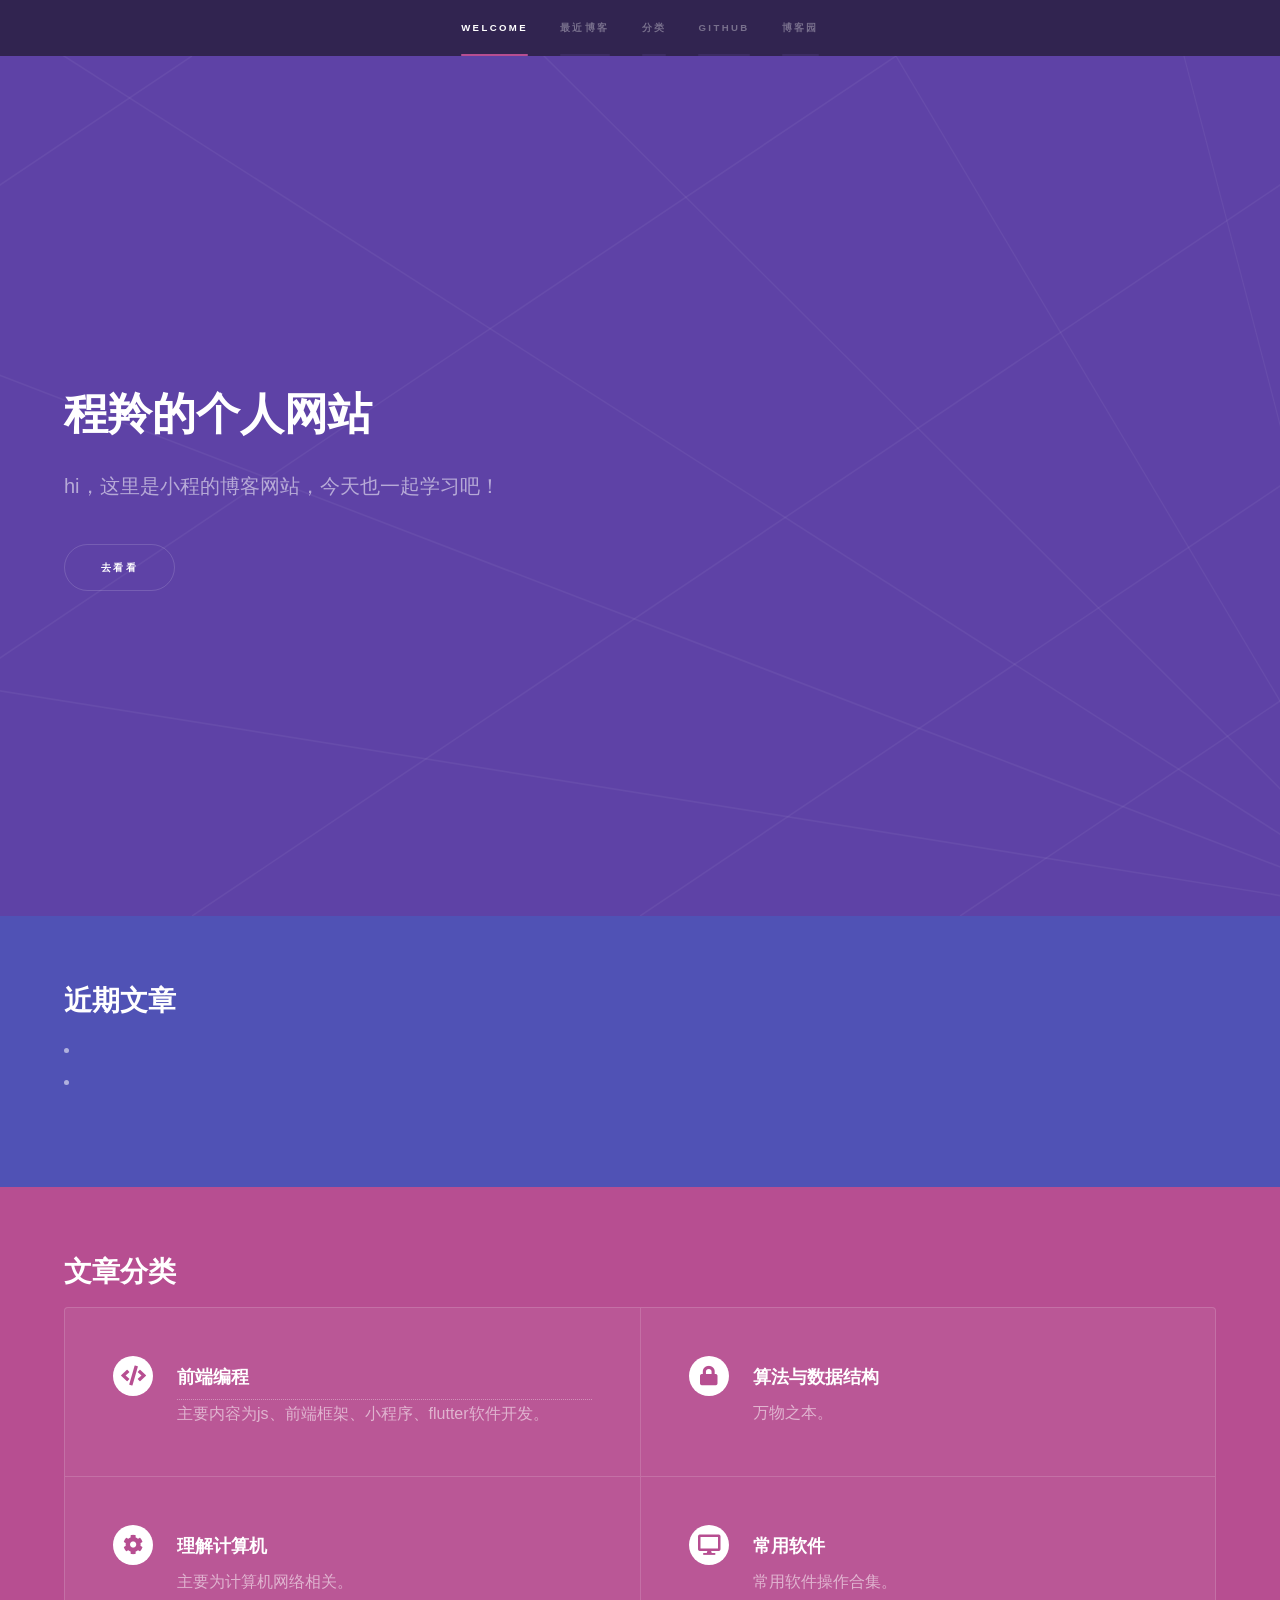
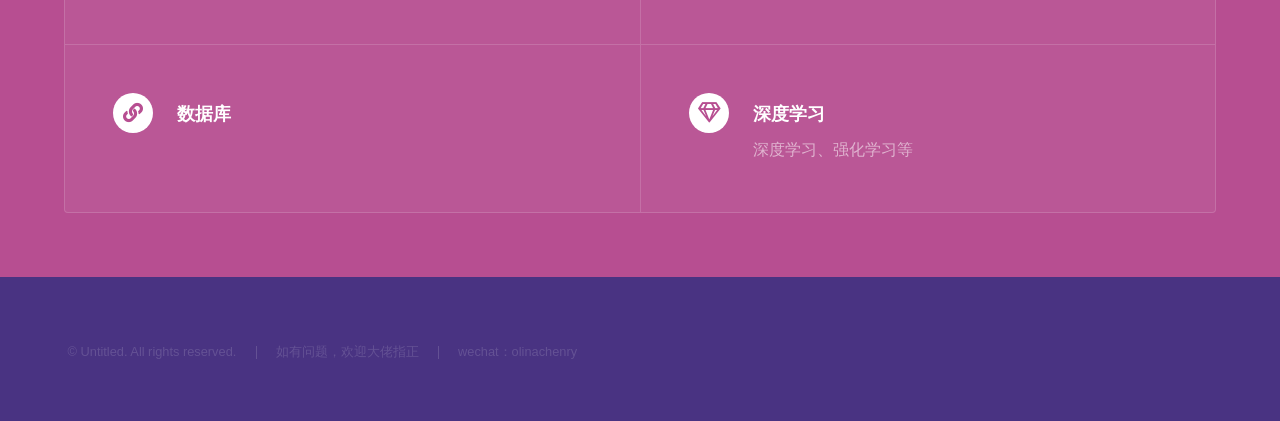
==== index.html @ fba58195 "update" ====
<!DOCTYPE HTML>
<!--
	Hyperspace by HTML5 UP
	html5up.net | @ajlkn
	Free for personal and commercial use under the CCA 3.0 license (html5up.net/license)
-->
<html>
	<head>
		<title>程羚的网站</title>
		<meta charset="utf-8" />
		<meta name="viewport" content="width=device-width, initial-scale=1, user-scalable=no" />
		<link rel="stylesheet" href="assets/css/main.css" />
		<noscript><link rel="stylesheet" href="assets/css/noscript.css" /></noscript>
	</head>
	<body class="is-preload">

		<!-- Sidebar -->
			<section id="sidebar">
				<div class="inner">
					<nav>
						<ul>
							<li><a href="#intro">Welcome</a></li>
							<li><a href="#one">最近博客</a></li>
							<li><a href="#two">分类</a></li>
							<li><a href="https://github.com/chengling0824" target="_blank" >GitHub</a></li>
							<li><a href="https://cnblogs.com/chengl062" target="_blank" >博客园</a></li>
						</ul>
					</nav>
				</div>
			</section>

		<!-- Wrapper -->
			<div id="wrapper">

				<!-- Intro -->
					<section id="intro" class="wrapper style1 fullscreen fade-up">
						<div class="inner">
							<h1>程羚的个人网站</h1>
							<p>hi，这里是小程的博客网站，今天也一起学习吧！</p>
							<ul class="actions">
								<li><a href="#one" class="button scrolly">去看看</a></li>
							</ul>
						</div>
					</section>

				<!-- One -->
					<section id="one" class="wrapper style2 spotlights">
						<div class="recent-post inner">
							<h2>近期文章</h2>
							<ul id="recentPostBox">
								<!-- <li class="module-list-item">
									<span>2020年02月18日</span>
									<a href="generic.html?url="+ >几种跨平台解决方案：React Native、Kotlin、Flutter、Swift</a>
								</li> -->
							</ul>
							<!-- <ul class="actions">
								<li><a href="recentPost.html" class="button" target="_blank">更多文章</a></li>
							</ul> -->
						</div>
						<div style="height: 20pt"></div>

					</section>

				<!-- Two -->
					<section id="two" class="wrapper style3 fade-up">
						<div class="inner">
							<h2>文章分类</h2>
							<!-- <p>Phasellus convallis elit id ullamcorper pulvinar. Duis aliquam turpis mauris, eu ultricies erat malesuada quis. Aliquam dapibus, lacus eget hendrerit bibendum, urna est aliquam sem, sit amet imperdiet est velit quis lorem.</p> -->
							<div class="features">
								<section>
									<span class="icon solid major fa-code"></span>
									<a href="recentPost.html" style="display: block;">
										<h3>前端编程</h3>
									</a>
									<p>主要内容为js、前端框架、小程序、flutter软件开发。</p>
								</section>
								<section>
									<span class="icon solid major fa-lock"></span>
									<h3>算法与数据结构</h3>
									<p>万物之本。</p>
								</section>
								<section>
									<span class="icon solid major fa-cog"></span>
									<h3>理解计算机</h3>
									<p>主要为计算机网络相关。</p>
								</section>
								<section>
									<span class="icon solid major fa-desktop"></span>
									<h3>常用软件</h3>
									<p>常用软件操作合集。</p>
								</section>
								<section>
									<span class="icon solid major fa-link"></span>
									<h3>数据库</h3>
									<!-- <p>聊聊科技发展的那些事儿</p> -->
								</section>
								<section>
									<span class="icon major fa-gem"></span>
									<h3>深度学习</h3>
									<p>深度学习、强化学习等</p>
								</section>
							</div>
							<!-- <ul class="actions">
								<li><a href="generic.html" class="button">Learn more</a></li>
							</ul> -->
						</div>
					</section>

				

			</div>

		<!-- Footer -->
			<footer id="footer" class="wrapper style1-alt">
				<div class="inner">
					<ul class="menu">
						&nbsp;<li>&copy; Untitled. All rights reserved.</li><li>如有问题，欢迎大佬指正</li><li> wechat：olinachenry</li>
					</ul>
				</div>
			</footer>

		<!-- Scripts -->
			<script src="assets/js/jquery.min.js"></script>
			<script src="assets/js/jquery.scrollex.min.js"></script>
			<script src="assets/js/jquery.scrolly.min.js"></script>
			<script src="assets/js/browser.min.js"></script>
			<script src="assets/js/breakpoints.min.js"></script>
			<script src="assets/js/util.js"></script>
			<script src="assets/js/main.js"></script>
			<script src="assets/json/recentPost.json"></script>
			<script>
				// 获取最近发布文章的路径并渲染
				$.ajax({
					type:"get", 
					url: "assets/json/recentPost.json", 
					dataType:"json",
					success:function(datas) {
						var recentPostBox = document.getElementById("recentPostBox");
						for(var i=0;i<datas.length;i++){
							var articleUrl = datas[i];
							var arr = articleUrl.split("/");
							recentPostBox.innerHTML += "<li class='module-list-item'><a href='generic.html?"+articleUrl+">"+arr[2]+"</a></li>";
							console.log(i,datas[i],arr[2]);
						}
					},
					error:function() {
						alert("文章请求失败");
					}
				});
			</script>

	</body>
</html>
---- assets/css/main.css ----
@import url(fontawesome-all.min.css);

/*
	Hyperspace by HTML5 UP
	html5up.net | @ajlkn
	Free for personal and commercial use under the CCA 3.0 license (html5up.net/license)
*/

html, body, div, span, applet, object,
iframe, h1, h2, h3, h4, h5, h6, p, blockquote,
pre, a, abbr, acronym, address, big, cite,
code, del, dfn, em, img, ins, kbd, q, s, samp,
small, strike, strong, sub, sup, tt, var, b,
u, i, center, dl, dt, dd, ol, ul, li, fieldset,
form, label, legend, table, caption, tbody,
tfoot, thead, tr, th, td, article, aside,
canvas, details, embed, figure, figcaption,
footer, header, hgroup, menu, nav, output, ruby,
section, summary, time, mark, audio, video {
	margin: 0;
	padding: 0;
	border: 0;
	font-size: 100%;
	font: inherit;
	vertical-align: baseline;}

article, aside, details, figcaption, figure,
footer, header, hgroup, menu, nav, section {
	display: block;}

body {
	line-height: 1;
}

ol, ul {
	list-style: none;
}

blockquote, q {
	quotes: none;
}

	blockquote:before, blockquote:after, q:before, q:after {
		content: '';
		content: none;
	}

table {
	border-collapse: collapse;
	border-spacing: 0;
}

body {
	-webkit-text-size-adjust: none;
}

mark {
	background-color: transparent;
	color: inherit;
}

input::-moz-focus-inner {
	border: 0;
	padding: 0;
}

input, select, textarea {
	-moz-appearance: none;
	-webkit-appearance: none;
	-ms-appearance: none;
	appearance: none;
}

/* Basic */

	@-ms-viewport {
		width: device-width;
	}

	body {
		-ms-overflow-style: scrollbar;
	}

	@media screen and (max-width: 480px) {

		html, body {
			min-width: 320px;
		}

	}

	html {
		box-sizing: border-box;
	}

	*, *:before, *:after {
		box-sizing: inherit;
	}

	body {
		background: #312450;
	}

		body.is-preload *, body.is-preload *:before, body.is-preload *:after {
			-moz-animation: none !important;
			-webkit-animation: none !important;
			-ms-animation: none !important;
			animation: none !important;
			-moz-transition: none !important;
			-webkit-transition: none !important;
			-ms-transition: none !important;
			transition: none !important;
		}

/* Type */

	body, input, select, textarea {
		color: rgba(255, 255, 255, 0.55);
		font-family: Arial, Helvetica, sans-serif;
		font-size: 16.5pt;
		font-weight: normal;
		line-height: 1.75;
	}

	.module-list-item{
		margin-top: 3pt;
	}

		@media screen and (max-width: 1680px) {

			body, input, select, textarea {
				font-size: 13pt;
			}

		}

		@media screen and (max-width: 1280px) {

			body, input, select, textarea {
				font-size: 12pt;
			}

		}

		@media screen and (max-width: 360px) {

			body, input, select, textarea {
				font-size: 11pt;
			}

		}

	a {
		-moz-transition: color 0.2s ease, border-bottom-color 0.2s ease;
		-webkit-transition: color 0.2s ease, border-bottom-color 0.2s ease;
		-ms-transition: color 0.2s ease, border-bottom-color 0.2s ease;
		transition: color 0.2s ease, border-bottom-color 0.2s ease;
		border-bottom: dotted 1px rgba(255, 255, 255, 0.35);
		color: inherit;
		text-decoration: none;
	}

		a:hover {
			border-bottom-color: transparent;
			color: #ffffff;
		}

	strong, b {
		color: #ffffff;
		font-weight: bold;
	}

	em, i {
		font-style: italic;
	}

	p {
		margin: 0 0 2em 0;
	}

	h1, h2, h3, h4, h5, h6 {
		color: #ffffff;
		font-weight: bold;
		line-height: 1.5;
		margin: 0 0 0.5em 0;
	}

		h1 a, h2 a, h3 a, h4 a, h5 a, h6 a {
			color: inherit;
			text-decoration: none;
		}

	h1 {
		font-size: 2.75em;
	}

		h1.major {
			margin: 0 0 1.3em 0;
			position: relative;
			padding-bottom: 0.35em;
		}

			h1.major:after {
				background-image: -moz-linear-gradient(to right, #5e42a6, #b74e91);
				background-image: -webkit-linear-gradient(to right, #5e42a6, #b74e91);
				background-image: -ms-linear-gradient(to right, #5e42a6, #b74e91);
				background-image: linear-gradient(to right, #5e42a6, #b74e91);
				-moz-transition: max-width 0.2s ease;
				-webkit-transition: max-width 0.2s ease;
				-ms-transition: max-width 0.2s ease;
				transition: max-width 0.2s ease;
				border-radius: 0.2em;
				bottom: 0;
				content: '';
				height: 0.05em;
				position: absolute;
				right: 0;
				width: 100%;
			}

	h2 {
		font-size: 1.75em;
	}

	h3 {
		font-size: 1.1em;
	}

	h4 {
		font-size: 1em;
	}

	h5 {
		font-size: 0.8em;
	}

	h6 {
		font-size: 0.6em;
	}

	@media screen and (max-width: 736px) {

		h1 {
			font-size: 2em;
		}

		h2 {
			font-size: 1.25em;
		}

		h3 {
			font-size: 1em;
		}

		h4 {
			font-size: 0.8em;
		}

		h5 {
			font-size: 0.6em;
		}

		h6 {
			font-size: 0.6em;
		}

	}

	sub {
		font-size: 0.8em;
		position: relative;
		top: 0.5em;
	}

	sup {
		font-size: 0.8em;
		position: relative;
		top: -0.5em;
	}

	blockquote {
		border-left: solid 4px rgba(255, 255, 255, 0.15);
		font-style: italic;
		margin: 0 0 2em 0;
		padding: 0.5em 0 0.5em 2em;
	}

	code {
		background: rgba(255, 255, 255, 0.05);
		border-radius: 0.25em;
		border: solid 1px rgba(255, 255, 255, 0.15);
		font-family: "Courier New", monospace;
		font-size: 0.9em;
		margin: 0 0.25em;
		padding: 0.25em 0.65em;
	}

	pre {
		-webkit-overflow-scrolling: touch;
		font-family: "Courier New", monospace;
		font-size: 0.9em;
		margin: 0 0 2em 0;
	}

		pre code {
			display: block;
			line-height: 1.75em;
			padding: 1em 1.5em;
			overflow-x: auto;
		}

	hr {
		border: 0;
		border-bottom: solid 1px rgba(255, 255, 255, 0.15);
		margin: 2em 0;
	}

		hr.major {
			margin: 3em 0;
		}

	.align-left {
		text-align: left;
	}

	.align-center {
		text-align: center;
	}

	.align-right {
		text-align: right;
	}

/* Row */

	.row {
		display: flex;
		flex-wrap: wrap;
		box-sizing: border-box;
		align-items: stretch;
	}

		.row > * {
			box-sizing: border-box;
		}

		.row.gtr-uniform > * > :last-child {
			margin-bottom: 0;
		}

		.row.aln-left {
			justify-content: flex-start;
		}

		.row.aln-center {
			justify-content: center;
		}

		.row.aln-right {
			justify-content: flex-end;
		}

		.row.aln-top {
			align-items: flex-start;
		}

		.row.aln-middle {
			align-items: center;
		}

		.row.aln-bottom {
			align-items: flex-end;
		}

		.row > .imp {
			order: -1;
		}

		.row > .col-1 {
			width: 8.33333%;
		}

		.row > .off-1 {
			margin-left: 8.33333%;
		}

		.row > .col-2 {
			width: 16.66667%;
		}

		.row > .off-2 {
			margin-left: 16.66667%;
		}

		.row > .col-3 {
			width: 25%;
		}

		.row > .off-3 {
			margin-left: 25%;
		}

		.row > .col-4 {
			width: 33.33333%;
		}

		.row > .off-4 {
			margin-left: 33.33333%;
		}

		.row > .col-5 {
			width: 41.66667%;
		}

		.row > .off-5 {
			margin-left: 41.66667%;
		}

		.row > .col-6 {
			width: 50%;
		}

		.row > .off-6 {
			margin-left: 50%;
		}

		.row > .col-7 {
			width: 58.33333%;
		}

		.row > .off-7 {
			margin-left: 58.33333%;
		}

		.row > .col-8 {
			width: 66.66667%;
		}

		.row > .off-8 {
			margin-left: 66.66667%;
		}

		.row > .col-9 {
			width: 75%;
		}

		.row > .off-9 {
			margin-left: 75%;
		}

		.row > .col-10 {
			width: 83.33333%;
		}

		.row > .off-10 {
			margin-left: 83.33333%;
		}

		.row > .col-11 {
			width: 91.66667%;
		}

		.row > .off-11 {
			margin-left: 91.66667%;
		}

		.row > .col-12 {
			width: 100%;
		}

		.row > .off-12 {
			margin-left: 100%;
		}

		.row.gtr-0 {
			margin-top: 0;
			margin-left: 0em;
		}

			.row.gtr-0 > * {
				padding: 0 0 0 0em;
			}

			.row.gtr-0.gtr-uniform {
				margin-top: 0em;
			}

				.row.gtr-0.gtr-uniform > * {
					padding-top: 0em;
				}

		.row.gtr-25 {
			margin-top: 0;
			margin-left: -0.375em;
		}

			.row.gtr-25 > * {
				padding: 0 0 0 0.375em;
			}

			.row.gtr-25.gtr-uniform {
				margin-top: -0.375em;
			}

				.row.gtr-25.gtr-uniform > * {
					padding-top: 0.375em;
				}

		.row.gtr-50 {
			margin-top: 0;
			margin-left: -0.75em;
		}

			.row.gtr-50 > * {
				padding: 0 0 0 0.75em;
			}

			.row.gtr-50.gtr-uniform {
				margin-top: -0.75em;
			}

				.row.gtr-50.gtr-uniform > * {
					padding-top: 0.75em;
				}

		.row {
			margin-top: 0;
			margin-left: -1.5em;
		}

			.row > * {
				padding: 0 0 0 1.5em;
			}

			.row.gtr-uniform {
				margin-top: -1.5em;
			}

				.row.gtr-uniform > * {
					padding-top: 1.5em;
				}

		.row.gtr-150 {
			margin-top: 0;
			margin-left: -2.25em;
		}

			.row.gtr-150 > * {
				padding: 0 0 0 2.25em;
			}

			.row.gtr-150.gtr-uniform {
				margin-top: -2.25em;
			}

				.row.gtr-150.gtr-uniform > * {
					padding-top: 2.25em;
				}

		.row.gtr-200 {
			margin-top: 0;
			margin-left: -3em;
		}

			.row.gtr-200 > * {
				padding: 0 0 0 3em;
			}

			.row.gtr-200.gtr-uniform {
				margin-top: -3em;
			}

				.row.gtr-200.gtr-uniform > * {
					padding-top: 3em;
				}

		@media screen and (max-width: 1680px) {

			.row {
				display: flex;
				flex-wrap: wrap;
				box-sizing: border-box;
				align-items: stretch;
			}

				.row > * {
					box-sizing: border-box;
				}

				.row.gtr-uniform > * > :last-child {
					margin-bottom: 0;
				}

				.row.aln-left {
					justify-content: flex-start;
				}

				.row.aln-center {
					justify-content: center;
				}

				.row.aln-right {
					justify-content: flex-end;
				}

				.row.aln-top {
					align-items: flex-start;
				}

				.row.aln-middle {
					align-items: center;
				}

				.row.aln-bottom {
					align-items: flex-end;
				}

				.row > .imp-xlarge {
					order: -1;
				}

				.row > .col-1-xlarge {
					width: 8.33333%;
				}

				.row > .off-1-xlarge {
					margin-left: 8.33333%;
				}

				.row > .col-2-xlarge {
					width: 16.66667%;
				}

				.row > .off-2-xlarge {
					margin-left: 16.66667%;
				}

				.row > .col-3-xlarge {
					width: 25%;
				}

				.row > .off-3-xlarge {
					margin-left: 25%;
				}

				.row > .col-4-xlarge {
					width: 33.33333%;
				}

				.row > .off-4-xlarge {
					margin-left: 33.33333%;
				}

				.row > .col-5-xlarge {
					width: 41.66667%;
				}

				.row > .off-5-xlarge {
					margin-left: 41.66667%;
				}

				.row > .col-6-xlarge {
					width: 50%;
				}

				.row > .off-6-xlarge {
					margin-left: 50%;
				}

				.row > .col-7-xlarge {
					width: 58.33333%;
				}

				.row > .off-7-xlarge {
					margin-left: 58.33333%;
				}

				.row > .col-8-xlarge {
					width: 66.66667%;
				}

				.row > .off-8-xlarge {
					margin-left: 66.66667%;
				}

				.row > .col-9-xlarge {
					width: 75%;
				}

				.row > .off-9-xlarge {
					margin-left: 75%;
				}

				.row > .col-10-xlarge {
					width: 83.33333%;
				}

				.row > .off-10-xlarge {
					margin-left: 83.33333%;
				}

				.row > .col-11-xlarge {
					width: 91.66667%;
				}

				.row > .off-11-xlarge {
					margin-left: 91.66667%;
				}

				.row > .col-12-xlarge {
					width: 100%;
				}

				.row > .off-12-xlarge {
					margin-left: 100%;
				}

				.row.gtr-0 {
					margin-top: 0;
					margin-left: 0em;
				}

					.row.gtr-0 > * {
						padding: 0 0 0 0em;
					}

					.row.gtr-0.gtr-uniform {
						margin-top: 0em;
					}

						.row.gtr-0.gtr-uniform > * {
							padding-top: 0em;
						}

				.row.gtr-25 {
					margin-top: 0;
					margin-left: -0.375em;
				}

					.row.gtr-25 > * {
						padding: 0 0 0 0.375em;
					}

					.row.gtr-25.gtr-uniform {
						margin-top: -0.375em;
					}

						.row.gtr-25.gtr-uniform > * {
							padding-top: 0.375em;
						}

				.row.gtr-50 {
					margin-top: 0;
					margin-left: -0.75em;
				}

					.row.gtr-50 > * {
						padding: 0 0 0 0.75em;
					}

					.row.gtr-50.gtr-uniform {
						margin-top: -0.75em;
					}

						.row.gtr-50.gtr-uniform > * {
							padding-top: 0.75em;
						}

				.row {
					margin-top: 0;
					margin-left: -1.5em;
				}

					.row > * {
						padding: 0 0 0 1.5em;
					}

					.row.gtr-uniform {
						margin-top: -1.5em;
					}

						.row.gtr-uniform > * {
							padding-top: 1.5em;
						}

				.row.gtr-150 {
					margin-top: 0;
					margin-left: -2.25em;
				}

					.row.gtr-150 > * {
						padding: 0 0 0 2.25em;
					}

					.row.gtr-150.gtr-uniform {
						margin-top: -2.25em;
					}

						.row.gtr-150.gtr-uniform > * {
							padding-top: 2.25em;
						}

				.row.gtr-200 {
					margin-top: 0;
					margin-left: -3em;
				}

					.row.gtr-200 > * {
						padding: 0 0 0 3em;
					}

					.row.gtr-200.gtr-uniform {
						margin-top: -3em;
					}

						.row.gtr-200.gtr-uniform > * {
							padding-top: 3em;
						}

		}

		@media screen and (max-width: 1280px) {

			.row {
				display: flex;
				flex-wrap: wrap;
				box-sizing: border-box;
				align-items: stretch;
			}

				.row > * {
					box-sizing: border-box;
				}

				.row.gtr-uniform > * > :last-child {
					margin-bottom: 0;
				}

				.row.aln-left {
					justify-content: flex-start;
				}

				.row.aln-center {
					justify-content: center;
				}

				.row.aln-right {
					justify-content: flex-end;
				}

				.row.aln-top {
					align-items: flex-start;
				}

				.row.aln-middle {
					align-items: center;
				}

				.row.aln-bottom {
					align-items: flex-end;
				}

				.row > .imp-large {
					order: -1;
				}

				.row > .col-1-large {
					width: 8.33333%;
				}

				.row > .off-1-large {
					margin-left: 8.33333%;
				}

				.row > .col-2-large {
					width: 16.66667%;
				}

				.row > .off-2-large {
					margin-left: 16.66667%;
				}

				.row > .col-3-large {
					width: 25%;
				}

				.row > .off-3-large {
					margin-left: 25%;
				}

				.row > .col-4-large {
					width: 33.33333%;
				}

				.row > .off-4-large {
					margin-left: 33.33333%;
				}

				.row > .col-5-large {
					width: 41.66667%;
				}

				.row > .off-5-large {
					margin-left: 41.66667%;
				}

				.row > .col-6-large {
					width: 50%;
				}

				.row > .off-6-large {
					margin-left: 50%;
				}

				.row > .col-7-large {
					width: 58.33333%;
				}

				.row > .off-7-large {
					margin-left: 58.33333%;
				}

				.row > .col-8-large {
					width: 66.66667%;
				}

				.row > .off-8-large {
					margin-left: 66.66667%;
				}

				.row > .col-9-large {
					width: 75%;
				}

				.row > .off-9-large {
					margin-left: 75%;
				}

				.row > .col-10-large {
					width: 83.33333%;
				}

				.row > .off-10-large {
					margin-left: 83.33333%;
				}

				.row > .col-11-large {
					width: 91.66667%;
				}

				.row > .off-11-large {
					margin-left: 91.66667%;
				}

				.row > .col-12-large {
					width: 100%;
				}

				.row > .off-12-large {
					margin-left: 100%;
				}

				.row.gtr-0 {
					margin-top: 0;
					margin-left: 0em;
				}

					.row.gtr-0 > * {
						padding: 0 0 0 0em;
					}

					.row.gtr-0.gtr-uniform {
						margin-top: 0em;
					}

						.row.gtr-0.gtr-uniform > * {
							padding-top: 0em;
						}

				.row.gtr-25 {
					margin-top: 0;
					margin-left: -0.375em;
				}

					.row.gtr-25 > * {
						padding: 0 0 0 0.375em;
					}

					.row.gtr-25.gtr-uniform {
						margin-top: -0.375em;
					}

						.row.gtr-25.gtr-uniform > * {
							padding-top: 0.375em;
						}

				.row.gtr-50 {
					margin-top: 0;
					margin-left: -0.75em;
				}

					.row.gtr-50 > * {
						padding: 0 0 0 0.75em;
					}

					.row.gtr-50.gtr-uniform {
						margin-top: -0.75em;
					}

						.row.gtr-50.gtr-uniform > * {
							padding-top: 0.75em;
						}

				.row {
					margin-top: 0;
					margin-left: -1.5em;
				}

					.row > * {
						padding: 0 0 0 1.5em;
					}

					.row.gtr-uniform {
						margin-top: -1.5em;
					}

						.row.gtr-uniform > * {
							padding-top: 1.5em;
						}

				.row.gtr-150 {
					margin-top: 0;
					margin-left: -2.25em;
				}

					.row.gtr-150 > * {
						padding: 0 0 0 2.25em;
					}

					.row.gtr-150.gtr-uniform {
						margin-top: -2.25em;
					}

						.row.gtr-150.gtr-uniform > * {
							padding-top: 2.25em;
						}

				.row.gtr-200 {
					margin-top: 0;
					margin-left: -3em;
				}

					.row.gtr-200 > * {
						padding: 0 0 0 3em;
					}

					.row.gtr-200.gtr-uniform {
						margin-top: -3em;
					}

						.row.gtr-200.gtr-uniform > * {
							padding-top: 3em;
						}

		}

		@media screen and (max-width: 980px) {

			.row {
				display: flex;
				flex-wrap: wrap;
				box-sizing: border-box;
				align-items: stretch;
			}

				.row > * {
					box-sizing: border-box;
				}

				.row.gtr-uniform > * > :last-child {
					margin-bottom: 0;
				}

				.row.aln-left {
					justify-content: flex-start;
				}

				.row.aln-center {
					justify-content: center;
				}

				.row.aln-right {
					justify-content: flex-end;
				}

				.row.aln-top {
					align-items: flex-start;
				}

				.row.aln-middle {
					align-items: center;
				}

				.row.aln-bottom {
					align-items: flex-end;
				}

				.row > .imp-medium {
					order: -1;
				}

				.row > .col-1-medium {
					width: 8.33333%;
				}

				.row > .off-1-medium {
					margin-left: 8.33333%;
				}

				.row > .col-2-medium {
					width: 16.66667%;
				}

				.row > .off-2-medium {
					margin-left: 16.66667%;
				}

				.row > .col-3-medium {
					width: 25%;
				}

				.row > .off-3-medium {
					margin-left: 25%;
				}

				.row > .col-4-medium {
					width: 33.33333%;
				}

				.row > .off-4-medium {
					margin-left: 33.33333%;
				}

				.row > .col-5-medium {
					width: 41.66667%;
				}

				.row > .off-5-medium {
					margin-left: 41.66667%;
				}

				.row > .col-6-medium {
					width: 50%;
				}

				.row > .off-6-medium {
					margin-left: 50%;
				}

				.row > .col-7-medium {
					width: 58.33333%;
				}

				.row > .off-7-medium {
					margin-left: 58.33333%;
				}

				.row > .col-8-medium {
					width: 66.66667%;
				}

				.row > .off-8-medium {
					margin-left: 66.66667%;
				}

				.row > .col-9-medium {
					width: 75%;
				}

				.row > .off-9-medium {
					margin-left: 75%;
				}

				.row > .col-10-medium {
					width: 83.33333%;
				}

				.row > .off-10-medium {
					margin-left: 83.33333%;
				}

				.row > .col-11-medium {
					width: 91.66667%;
				}

				.row > .off-11-medium {
					margin-left: 91.66667%;
				}

				.row > .col-12-medium {
					width: 100%;
				}

				.row > .off-12-medium {
					margin-left: 100%;
				}

				.row.gtr-0 {
					margin-top: 0;
					margin-left: 0em;
				}

					.row.gtr-0 > * {
						padding: 0 0 0 0em;
					}

					.row.gtr-0.gtr-uniform {
						margin-top: 0em;
					}

						.row.gtr-0.gtr-uniform > * {
							padding-top: 0em;
						}

				.row.gtr-25 {
					margin-top: 0;
					margin-left: -0.375em;
				}

					.row.gtr-25 > * {
						padding: 0 0 0 0.375em;
					}

					.row.gtr-25.gtr-uniform {
						margin-top: -0.375em;
					}

						.row.gtr-25.gtr-uniform > * {
							padding-top: 0.375em;
						}

				.row.gtr-50 {
					margin-top: 0;
					margin-left: -0.75em;
				}

					.row.gtr-50 > * {
						padding: 0 0 0 0.75em;
					}

					.row.gtr-50.gtr-uniform {
						margin-top: -0.75em;
					}

						.row.gtr-50.gtr-uniform > * {
							padding-top: 0.75em;
						}

				.row {
					margin-top: 0;
					margin-left: -1.5em;
				}

					.row > * {
						padding: 0 0 0 1.5em;
					}

					.row.gtr-uniform {
						margin-top: -1.5em;
					}

						.row.gtr-uniform > * {
							padding-top: 1.5em;
						}

				.row.gtr-150 {
					margin-top: 0;
					margin-left: -2.25em;
				}

					.row.gtr-150 > * {
						padding: 0 0 0 2.25em;
					}

					.row.gtr-150.gtr-uniform {
						margin-top: -2.25em;
					}

						.row.gtr-150.gtr-uniform > * {
							padding-top: 2.25em;
						}

				.row.gtr-200 {
					margin-top: 0;
					margin-left: -3em;
				}

					.row.gtr-200 > * {
						padding: 0 0 0 3em;
					}

					.row.gtr-200.gtr-uniform {
						margin-top: -3em;
					}

						.row.gtr-200.gtr-uniform > * {
							padding-top: 3em;
						}

		}

		@media screen and (max-width: 736px) {

			.row {
				display: flex;
				flex-wrap: wrap;
				box-sizing: border-box;
				align-items: stretch;
			}

				.row > * {
					box-sizing: border-box;
				}

				.row.gtr-uniform > * > :last-child {
					margin-bottom: 0;
				}

				.row.aln-left {
					justify-content: flex-start;
				}

				.row.aln-center {
					justify-content: center;
				}

				.row.aln-right {
					justify-content: flex-end;
				}

				.row.aln-top {
					align-items: flex-start;
				}

				.row.aln-middle {
					align-items: center;
				}

				.row.aln-bottom {
					align-items: flex-end;
				}

				.row > .imp-small {
					order: -1;
				}

				.row > .col-1-small {
					width: 8.33333%;
				}

				.row > .off-1-small {
					margin-left: 8.33333%;
				}

				.row > .col-2-small {
					width: 16.66667%;
				}

				.row > .off-2-small {
					margin-left: 16.66667%;
				}

				.row > .col-3-small {
					width: 25%;
				}

				.row > .off-3-small {
					margin-left: 25%;
				}

				.row > .col-4-small {
					width: 33.33333%;
				}

				.row > .off-4-small {
					margin-left: 33.33333%;
				}

				.row > .col-5-small {
					width: 41.66667%;
				}

				.row > .off-5-small {
					margin-left: 41.66667%;
				}

				.row > .col-6-small {
					width: 50%;
				}

				.row > .off-6-small {
					margin-left: 50%;
				}

				.row > .col-7-small {
					width: 58.33333%;
				}

				.row > .off-7-small {
					margin-left: 58.33333%;
				}

				.row > .col-8-small {
					width: 66.66667%;
				}

				.row > .off-8-small {
					margin-left: 66.66667%;
				}

				.row > .col-9-small {
					width: 75%;
				}

				.row > .off-9-small {
					margin-left: 75%;
				}

				.row > .col-10-small {
					width: 83.33333%;
				}

				.row > .off-10-small {
					margin-left: 83.33333%;
				}

				.row > .col-11-small {
					width: 91.66667%;
				}

				.row > .off-11-small {
					margin-left: 91.66667%;
				}

				.row > .col-12-small {
					width: 100%;
				}

				.row > .off-12-small {
					margin-left: 100%;
				}

				.row.gtr-0 {
					margin-top: 0;
					margin-left: 0em;
				}

					.row.gtr-0 > * {
						padding: 0 0 0 0em;
					}

					.row.gtr-0.gtr-uniform {
						margin-top: 0em;
					}

						.row.gtr-0.gtr-uniform > * {
							padding-top: 0em;
						}

				.row.gtr-25 {
					margin-top: 0;
					margin-left: -0.375em;
				}

					.row.gtr-25 > * {
						padding: 0 0 0 0.375em;
					}

					.row.gtr-25.gtr-uniform {
						margin-top: -0.375em;
					}

						.row.gtr-25.gtr-uniform > * {
							padding-top: 0.375em;
						}

				.row.gtr-50 {
					margin-top: 0;
					margin-left: -0.75em;
				}

					.row.gtr-50 > * {
						padding: 0 0 0 0.75em;
					}

					.row.gtr-50.gtr-uniform {
						margin-top: -0.75em;
					}

						.row.gtr-50.gtr-uniform > * {
							padding-top: 0.75em;
						}

				.row {
					margin-top: 0;
					margin-left: -1.5em;
				}

					.row > * {
						padding: 0 0 0 1.5em;
					}

					.row.gtr-uniform {
						margin-top: -1.5em;
					}

						.row.gtr-uniform > * {
							padding-top: 1.5em;
						}

				.row.gtr-150 {
					margin-top: 0;
					margin-left: -2.25em;
				}

					.row.gtr-150 > * {
						padding: 0 0 0 2.25em;
					}

					.row.gtr-150.gtr-uniform {
						margin-top: -2.25em;
					}

						.row.gtr-150.gtr-uniform > * {
							padding-top: 2.25em;
						}

				.row.gtr-200 {
					margin-top: 0;
					margin-left: -3em;
				}

					.row.gtr-200 > * {
						padding: 0 0 0 3em;
					}

					.row.gtr-200.gtr-uniform {
						margin-top: -3em;
					}

						.row.gtr-200.gtr-uniform > * {
							padding-top: 3em;
						}

		}

		@media screen and (max-width: 480px) {

			.row {
				display: flex;
				flex-wrap: wrap;
				box-sizing: border-box;
				align-items: stretch;
			}

				.row > * {
					box-sizing: border-box;
				}

				.row.gtr-uniform > * > :last-child {
					margin-bottom: 0;
				}

				.row.aln-left {
					justify-content: flex-start;
				}

				.row.aln-center {
					justify-content: center;
				}

				.row.aln-right {
					justify-content: flex-end;
				}

				.row.aln-top {
					align-items: flex-start;
				}

				.row.aln-middle {
					align-items: center;
				}

				.row.aln-bottom {
					align-items: flex-end;
				}

				.row > .imp-xsmall {
					order: -1;
				}

				.row > .col-1-xsmall {
					width: 8.33333%;
				}

				.row > .off-1-xsmall {
					margin-left: 8.33333%;
				}

				.row > .col-2-xsmall {
					width: 16.66667%;
				}

				.row > .off-2-xsmall {
					margin-left: 16.66667%;
				}

				.row > .col-3-xsmall {
					width: 25%;
				}

				.row > .off-3-xsmall {
					margin-left: 25%;
				}

				.row > .col-4-xsmall {
					width: 33.33333%;
				}

				.row > .off-4-xsmall {
					margin-left: 33.33333%;
				}

				.row > .col-5-xsmall {
					width: 41.66667%;
				}

				.row > .off-5-xsmall {
					margin-left: 41.66667%;
				}

				.row > .col-6-xsmall {
					width: 50%;
				}

				.row > .off-6-xsmall {
					margin-left: 50%;
				}

				.row > .col-7-xsmall {
					width: 58.33333%;
				}

				.row > .off-7-xsmall {
					margin-left: 58.33333%;
				}

				.row > .col-8-xsmall {
					width: 66.66667%;
				}

				.row > .off-8-xsmall {
					margin-left: 66.66667%;
				}

				.row > .col-9-xsmall {
					width: 75%;
				}

				.row > .off-9-xsmall {
					margin-left: 75%;
				}

				.row > .col-10-xsmall {
					width: 83.33333%;
				}

				.row > .off-10-xsmall {
					margin-left: 83.33333%;
				}

				.row > .col-11-xsmall {
					width: 91.66667%;
				}

				.row > .off-11-xsmall {
					margin-left: 91.66667%;
				}

				.row > .col-12-xsmall {
					width: 100%;
				}

				.row > .off-12-xsmall {
					margin-left: 100%;
				}

				.row.gtr-0 {
					margin-top: 0;
					margin-left: 0em;
				}

					.row.gtr-0 > * {
						padding: 0 0 0 0em;
					}

					.row.gtr-0.gtr-uniform {
						margin-top: 0em;
					}

						.row.gtr-0.gtr-uniform > * {
							padding-top: 0em;
						}

				.row.gtr-25 {
					margin-top: 0;
					margin-left: -0.375em;
				}

					.row.gtr-25 > * {
						padding: 0 0 0 0.375em;
					}

					.row.gtr-25.gtr-uniform {
						margin-top: -0.375em;
					}

						.row.gtr-25.gtr-uniform > * {
							padding-top: 0.375em;
						}

				.row.gtr-50 {
					margin-top: 0;
					margin-left: -0.75em;
				}

					.row.gtr-50 > * {
						padding: 0 0 0 0.75em;
					}

					.row.gtr-50.gtr-uniform {
						margin-top: -0.75em;
					}

						.row.gtr-50.gtr-uniform > * {
							padding-top: 0.75em;
						}

				.row {
					margin-top: 0;
					margin-left: -1.5em;
				}

					.row > * {
						padding: 0 0 0 1.5em;
					}

					.row.gtr-uniform {
						margin-top: -1.5em;
					}

						.row.gtr-uniform > * {
							padding-top: 1.5em;
						}

				.row.gtr-150 {
					margin-top: 0;
					margin-left: -2.25em;
				}

					.row.gtr-150 > * {
						padding: 0 0 0 2.25em;
					}

					.row.gtr-150.gtr-uniform {
						margin-top: -2.25em;
					}

						.row.gtr-150.gtr-uniform > * {
							padding-top: 2.25em;
						}

				.row.gtr-200 {
					margin-top: 0;
					margin-left: -3em;
				}

					.row.gtr-200 > * {
						padding: 0 0 0 3em;
					}

					.row.gtr-200.gtr-uniform {
						margin-top: -3em;
					}

						.row.gtr-200.gtr-uniform > * {
							padding-top: 3em;
						}

		}

/* Box */

	.box {
		border-radius: 0.25em;
		border: solid 1px rgba(255, 255, 255, 0.15);
		margin-bottom: 2em;
		padding: 1.5em;
	}

		.box > :last-child,
		.box > :last-child > :last-child,
		.box > :last-child > :last-child > :last-child {
			margin-bottom: 0;
		}

		.box.alt {
			border: 0;
			border-radius: 0;
			padding: 0;
		}

/* Button */

	input[type="submit"],
	input[type="reset"],
	input[type="button"],
	button,
	.button {
		-moz-appearance: none;
		-webkit-appearance: none;
		-ms-appearance: none;
		appearance: none;
		-moz-transition: border-color 0.2s ease;
		-webkit-transition: border-color 0.2s ease;
		-ms-transition: border-color 0.2s ease;
		transition: border-color 0.2s ease;
		background-color: transparent;
		border: solid 1px !important;
		border-color: rgba(255, 255, 255, 0.15) !important;
		border-radius: 3em;
		color: #ffffff !important;
		cursor: pointer;
		display: inline-block;
		font-size: 0.6em;
		font-weight: bold;
		height: calc(4.75em + 2px);
		letter-spacing: 0.25em;
		line-height: 4.75em;
		outline: 0;
		padding: 0 3.75em;
		position: relative;
		text-align: center;
		text-decoration: none;
		text-transform: uppercase;
		white-space: nowrap;
	}

		input[type="submit"]:after,
		input[type="reset"]:after,
		input[type="button"]:after,
		button:after,
		.button:after {
			-moz-transform: scale(0.25);
			-webkit-transform: scale(0.25);
			-ms-transform: scale(0.25);
			transform: scale(0.25);
			pointer-events: none;
			-moz-transition: opacity 0.2s ease, -moz-transform 0.2s ease;
			-webkit-transition: opacity 0.2s ease, -webkit-transform 0.2s ease;
			-ms-transition: opacity 0.2s ease, -ms-transform 0.2s ease;
			transition: opacity 0.2s ease, transform 0.2s ease;
			background: #ffffff;
			border-radius: 3em;
			content: '';
			height: 100%;
			left: 0;
			opacity: 0;
			position: absolute;
			top: 0;
			width: 100%;
		}

		input[type="submit"].icon:before,
		input[type="reset"].icon:before,
		input[type="button"].icon:before,
		button.icon:before,
		.button.icon:before {
			margin-right: 0.75em;
		}

		input[type="submit"].fit,
		input[type="reset"].fit,
		input[type="button"].fit,
		button.fit,
		.button.fit {
			width: 100%;
		}

		input[type="submit"].small,
		input[type="reset"].small,
		input[type="button"].small,
		button.small,
		.button.small {
			font-size: 0.4em;
		}

		input[type="submit"].large,
		input[type="reset"].large,
		input[type="button"].large,
		button.large,
		.button.large {
			font-size: 0.8em;
		}

		input[type="submit"].primary,
		input[type="reset"].primary,
		input[type="button"].primary,
		button.primary,
		.button.primary {
			background-color: #ffffff;
			color: #312450 !important;
		}

			input[type="submit"].primary:after,
			input[type="reset"].primary:after,
			input[type="button"].primary:after,
			button.primary:after,
			.button.primary:after {
				display: none;
			}

		input[type="submit"].disabled, input[type="submit"]:disabled,
		input[type="reset"].disabled,
		input[type="reset"]:disabled,
		input[type="button"].disabled,
		input[type="button"]:disabled,
		button.disabled,
		button:disabled,
		.button.disabled,
		.button:disabled {
			cursor: default;
			opacity: 0.5;
			pointer-events: none;
		}

		input[type="submit"]:hover,
		input[type="reset"]:hover,
		input[type="button"]:hover,
		button:hover,
		.button:hover {
			border-color: rgba(255, 255, 255, 0.55) !important;
		}

			input[type="submit"]:hover:after,
			input[type="reset"]:hover:after,
			input[type="button"]:hover:after,
			button:hover:after,
			.button:hover:after {
				opacity: 0.05;
				-moz-transform: scale(1);
				-webkit-transform: scale(1);
				-ms-transform: scale(1);
				transform: scale(1);
			}

			input[type="submit"]:hover:active,
			input[type="reset"]:hover:active,
			input[type="button"]:hover:active,
			button:hover:active,
			.button:hover:active {
				border-color: #ffffff !important;
			}

				input[type="submit"]:hover:active:after,
				input[type="reset"]:hover:active:after,
				input[type="button"]:hover:active:after,
				button:hover:active:after,
				.button:hover:active:after {
					opacity: 0.1;
				}

/* Features */

	.features {
		display: -moz-flex;
		display: -webkit-flex;
		display: -ms-flex;
		display: flex;
		-moz-flex-wrap: wrap;
		-webkit-flex-wrap: wrap;
		-ms-flex-wrap: wrap;
		flex-wrap: wrap;
		border-radius: 0.25em;
		border: solid 1px rgba(255, 255, 255, 0.15);
		background: rgba(255, 255, 255, 0.05);
		margin: 0 0 2em 0;
	}

		.features section {
			padding: 3.5em 3em 1em 7em ;
			width: 50%;
			border-top: solid 1px rgba(255, 255, 255, 0.15);
			position: relative;
		}

			.features section:nth-child(-n + 2) {
				border-top-width: 0;
			}

			.features section:nth-child(2n) {
				border-left: solid 1px rgba(255, 255, 255, 0.15);
			}

			.features section .icon {
				-moz-transition: opacity 0.5s ease, -moz-transform 0.5s ease;
				-webkit-transition: opacity 0.5s ease, -webkit-transform 0.5s ease;
				-ms-transition: opacity 0.5s ease, -ms-transform 0.5s ease;
				transition: opacity 0.5s ease, transform 0.5s ease;
				-moz-transition-delay: 1s;
				-webkit-transition-delay: 1s;
				-ms-transition-delay: 1s;
				transition-delay: 1s;
				-moz-transform: scale(1);
				-webkit-transform: scale(1);
				-ms-transform: scale(1);
				transform: scale(1);
				position: absolute;
				left: 3em;
				top: 3em;
				opacity: 1;
			}

			.features section:nth-child(1) .icon {
				-moz-transition-delay: 0.15s;
				-webkit-transition-delay: 0.15s;
				-ms-transition-delay: 0.15s;
				transition-delay: 0.15s;
			}

			.features section:nth-child(2) .icon {
				-moz-transition-delay: 0.3s;
				-webkit-transition-delay: 0.3s;
				-ms-transition-delay: 0.3s;
				transition-delay: 0.3s;
			}

			.features section:nth-child(3) .icon {
				-moz-transition-delay: 0.45s;
				-webkit-transition-delay: 0.45s;
				-ms-transition-delay: 0.45s;
				transition-delay: 0.45s;
			}

			.features section:nth-child(4) .icon {
				-moz-transition-delay: 0.6s;
				-webkit-transition-delay: 0.6s;
				-ms-transition-delay: 0.6s;
				transition-delay: 0.6s;
			}

			.features section:nth-child(5) .icon {
				-moz-transition-delay: 0.75s;
				-webkit-transition-delay: 0.75s;
				-ms-transition-delay: 0.75s;
				transition-delay: 0.75s;
			}

			.features section:nth-child(6) .icon {
				-moz-transition-delay: 0.9s;
				-webkit-transition-delay: 0.9s;
				-ms-transition-delay: 0.9s;
				transition-delay: 0.9s;
			}

			.features section:nth-child(7) .icon {
				-moz-transition-delay: 1.05s;
				-webkit-transition-delay: 1.05s;
				-ms-transition-delay: 1.05s;
				transition-delay: 1.05s;
			}

			.features section:nth-child(8) .icon {
				-moz-transition-delay: 1.2s;
				-webkit-transition-delay: 1.2s;
				-ms-transition-delay: 1.2s;
				transition-delay: 1.2s;
			}

			.features section:nth-child(9) .icon {
				-moz-transition-delay: 1.35s;
				-webkit-transition-delay: 1.35s;
				-ms-transition-delay: 1.35s;
				transition-delay: 1.35s;
			}

			.features section:nth-child(10) .icon {
				-moz-transition-delay: 1.5s;
				-webkit-transition-delay: 1.5s;
				-ms-transition-delay: 1.5s;
				transition-delay: 1.5s;
			}

			.features section:nth-child(11) .icon {
				-moz-transition-delay: 1.65s;
				-webkit-transition-delay: 1.65s;
				-ms-transition-delay: 1.65s;
				transition-delay: 1.65s;
			}

			.features section:nth-child(12) .icon {
				-moz-transition-delay: 1.8s;
				-webkit-transition-delay: 1.8s;
				-ms-transition-delay: 1.8s;
				transition-delay: 1.8s;
			}

			.features section:nth-child(13) .icon {
				-moz-transition-delay: 1.95s;
				-webkit-transition-delay: 1.95s;
				-ms-transition-delay: 1.95s;
				transition-delay: 1.95s;
			}

			.features section:nth-child(14) .icon {
				-moz-transition-delay: 2.1s;
				-webkit-transition-delay: 2.1s;
				-ms-transition-delay: 2.1s;
				transition-delay: 2.1s;
			}

			.features section:nth-child(15) .icon {
				-moz-transition-delay: 2.25s;
				-webkit-transition-delay: 2.25s;
				-ms-transition-delay: 2.25s;
				transition-delay: 2.25s;
			}

			.features section:nth-child(16) .icon {
				-moz-transition-delay: 2.4s;
				-webkit-transition-delay: 2.4s;
				-ms-transition-delay: 2.4s;
				transition-delay: 2.4s;
			}

			.features section:nth-child(17) .icon {
				-moz-transition-delay: 2.55s;
				-webkit-transition-delay: 2.55s;
				-ms-transition-delay: 2.55s;
				transition-delay: 2.55s;
			}

			.features section:nth-child(18) .icon {
				-moz-transition-delay: 2.7s;
				-webkit-transition-delay: 2.7s;
				-ms-transition-delay: 2.7s;
				transition-delay: 2.7s;
			}

			.features section:nth-child(19) .icon {
				-moz-transition-delay: 2.85s;
				-webkit-transition-delay: 2.85s;
				-ms-transition-delay: 2.85s;
				transition-delay: 2.85s;
			}

			.features section:nth-child(20) .icon {
				-moz-transition-delay: 3s;
				-webkit-transition-delay: 3s;
				-ms-transition-delay: 3s;
				transition-delay: 3s;
			}

		.features.inactive section .icon {
			-moz-transform: scale(0.5);
			-webkit-transform: scale(0.5);
			-ms-transform: scale(0.5);
			transform: scale(0.5);
			opacity: 0;
		}

		@media screen and (max-width: 980px) {

			.features {
				display: block;
			}

				.features section {
					border-top-width: 1px !important;
					border-left-width: 0 !important;
					width: 100%;
				}

					.features section:first-child {
						border-top-width: 0 !important;
					}

		}

		@media screen and (max-width: 736px) {

			.features section {
				padding: 2.5em 1.5em 0.1em 5.5em ;
			}

				.features section .icon {
					left: 1.5em;
					top: 2em;
				}

		}

		@media screen and (max-width: 480px) {

			.features section {
				padding: 2em 1.5em 0.1em 1.5em ;
			}

				.features section .icon {
					left: 0;
					position: relative;
					top: 0;
				}

		}

/* Form */

	form {
		margin: 0 0 2em 0;
	}

		form > :last-child {
			margin-bottom: 0;
		}

		form > .fields {
			display: -moz-flex;
			display: -webkit-flex;
			display: -ms-flex;
			display: flex;
			-moz-flex-wrap: wrap;
			-webkit-flex-wrap: wrap;
			-ms-flex-wrap: wrap;
			flex-wrap: wrap;
			width: calc(100% + 3em);
			margin: -1.5em 0 2em -1.5em;
		}

			form > .fields > .field {
				-moz-flex-grow: 0;
				-webkit-flex-grow: 0;
				-ms-flex-grow: 0;
				flex-grow: 0;
				-moz-flex-shrink: 0;
				-webkit-flex-shrink: 0;
				-ms-flex-shrink: 0;
				flex-shrink: 0;
				padding: 1.5em 0 0 1.5em;
				width: calc(100% - 1.5em);
			}

				form > .fields > .field.half {
					width: calc(50% - 0.75em);
				}

				form > .fields > .field.third {
					width: calc(100%/3 - 0.5em);
				}

				form > .fields > .field.quarter {
					width: calc(25% - 0.375em);
				}

		@media screen and (max-width: 480px) {

			form > .fields {
				width: calc(100% + 3em);
				margin: -1.5em 0 2em -1.5em;
			}

				form > .fields > .field {
					padding: 1.5em 0 0 1.5em;
					width: calc(100% - 1.5em);
				}

					form > .fields > .field.half {
						width: calc(100% - 1.5em);
					}

					form > .fields > .field.third {
						width: calc(100% - 1.5em);
					}

					form > .fields > .field.quarter {
						width: calc(100% - 1.5em);
					}

		}

	label {
		color: #ffffff;
		font-weight: bold;
		line-height: 1.5;
		margin: 0 0 0.7em 0;
		display: block;
		font-size: 1.1em;
	}

	input[type="text"],
	input[type="password"],
	input[type="email"],
	input[type="tel"],
	select,
	textarea {
		-moz-appearance: none;
		-webkit-appearance: none;
		-ms-appearance: none;
		appearance: none;
		background: rgba(255, 255, 255, 0.05);
		border-radius: 0.25em;
		border: none;
		border: solid 1px rgba(255, 255, 255, 0.15);
		color: inherit;
		display: block;
		outline: 0;
		padding: 0 1em;
		text-decoration: none;
		width: 100%;
	}

		input[type="text"]:invalid,
		input[type="password"]:invalid,
		input[type="email"]:invalid,
		input[type="tel"]:invalid,
		select:invalid,
		textarea:invalid {
			box-shadow: none;
		}

		input[type="text"]:focus,
		input[type="password"]:focus,
		input[type="email"]:focus,
		input[type="tel"]:focus,
		select:focus,
		textarea:focus {
			border-color: #ffffff;
			box-shadow: 0 0 0 1px #ffffff;
		}

	select {
		background-image: url("data:image/svg+xml;charset=utf8,%3Csvg xmlns='http://www.w3.org/2000/svg' width='40' height='40' preserveAspectRatio='none' viewBox='0 0 40 40'%3E%3Cpath d='M9.4,12.3l10.4,10.4l10.4-10.4c0.2-0.2,0.5-0.4,0.9-0.4c0.3,0,0.6,0.1,0.9,0.4l3.3,3.3c0.2,0.2,0.4,0.5,0.4,0.9 c0,0.4-0.1,0.6-0.4,0.9L20.7,31.9c-0.2,0.2-0.5,0.4-0.9,0.4c-0.3,0-0.6-0.1-0.9-0.4L4.3,17.3c-0.2-0.2-0.4-0.5-0.4-0.9 c0-0.4,0.1-0.6,0.4-0.9l3.3-3.3c0.2-0.2,0.5-0.4,0.9-0.4S9.1,12.1,9.4,12.3z' fill='rgba(255, 255, 255, 0.15)' /%3E%3C/svg%3E");
		background-size: 1.25rem;
		background-repeat: no-repeat;
		background-position: calc(100% - 1rem) center;
		height: 2.75em;
		padding-right: 2.75em;
		text-overflow: ellipsis;
	}

		select option {
			color: #ffffff;
			background: #312450;
		}

		select:focus::-ms-value {
			background-color: transparent;
		}

		select::-ms-expand {
			display: none;
		}

	input[type="text"],
	input[type="password"],
	input[type="email"],
	select {
		height: 2.75em;
	}

	textarea {
		padding: 0.75em 1em;
	}

		body.is-ie textarea {
			min-height: 10em;
		}

	input[type="checkbox"],
	input[type="radio"] {
		-moz-appearance: none;
		-webkit-appearance: none;
		-ms-appearance: none;
		appearance: none;
		display: block;
		float: left;
		margin-right: -2em;
		opacity: 0;
		width: 1em;
		z-index: -1;
	}

		input[type="checkbox"] + label,
		input[type="radio"] + label {
			text-decoration: none;
			color: rgba(255, 255, 255, 0.55);
			cursor: pointer;
			display: inline-block;
			font-size: 1em;
			font-weight: normal;
			padding-left: 2.4em;
			padding-right: 0.75em;
			position: relative;
		}

			input[type="checkbox"] + label:before,
			input[type="radio"] + label:before {
				-moz-osx-font-smoothing: grayscale;
				-webkit-font-smoothing: antialiased;
				display: inline-block;
				font-style: normal;
				font-variant: normal;
				text-rendering: auto;
				line-height: 1;
				text-transform: none !important;
				font-family: 'Font Awesome 5 Free';
				font-weight: 900;
			}

			input[type="checkbox"] + label:before,
			input[type="radio"] + label:before {
				background: rgba(255, 255, 255, 0.05);
				border-radius: 0.25em;
				border: solid 1px rgba(255, 255, 255, 0.15);
				content: '';
				display: inline-block;
				font-size: 0.8em;
				height: 2.0625em;
				left: 0;
				line-height: 2.0625em;
				position: absolute;
				text-align: center;
				top: 0;
				width: 2.0625em;
			}

		input[type="checkbox"]:checked + label:before,
		input[type="radio"]:checked + label:before {
			background: #ffffff;
			border-color: #ffffff;
			color: #b74e91;
			content: '\f00c';
		}

		input[type="checkbox"]:focus + label:before,
		input[type="radio"]:focus + label:before {
			border-color: #ffffff;
			box-shadow: 0 0 0 1px #ffffff;
		}

	input[type="checkbox"] + label:before {
		border-radius: 0.25em;
	}

	input[type="radio"] + label:before {
		border-radius: 100%;
	}

	::-webkit-input-placeholder {
		color: rgba(255, 255, 255, 0.35) !important;
		opacity: 1.0;
	}

	:-moz-placeholder {
		color: rgba(255, 255, 255, 0.35) !important;
		opacity: 1.0;
	}

	::-moz-placeholder {
		color: rgba(255, 255, 255, 0.35) !important;
		opacity: 1.0;
	}

	:-ms-input-placeholder {
		color: rgba(255, 255, 255, 0.35) !important;
		opacity: 1.0;
	}

/* Icon */

	.icon {
		text-decoration: none;
		border-bottom: none;
		position: relative;
	}

		.icon:before {
			-moz-osx-font-smoothing: grayscale;
			-webkit-font-smoothing: antialiased;
			display: inline-block;
			font-style: normal;
			font-variant: normal;
			text-rendering: auto;
			line-height: 1;
			text-transform: none !important;
			font-family: 'Font Awesome 5 Free';
			font-weight: 400;
		}

		.icon > .label {
			display: none;
		}

		.icon:before {
			line-height: inherit;
		}

		.icon.solid:before {
			font-weight: 900;
		}

		.icon.brands:before {
			font-family: 'Font Awesome 5 Brands';
		}

		.icon.major {
			width: 2.5em;
			height: 2.5em;
			display: block;
			background: #ffffff;
			border-radius: 100%;
			color: #312450;
			text-align: center;
			line-height: 2.5em;
			margin: 0 0 1.3em 0;
		}

			.icon.major:before {
				font-size: 1.25em;
			}

				.wrapper.style1 .icon.major:before {
					color: #5e42a6;
				}

				.wrapper.style1-alt .icon.major:before {
					color: #493382;
				}

				.wrapper.style2 .icon.major:before {
					color: #5052b5;
				}

				.wrapper.style2-alt .icon.major:before {
					color: #3e4094;
				}

				.wrapper.style3 .icon.major:before {
					color: #b74e91;
				}

				.wrapper.style3-alt .icon.major:before {
					color: #953d75;
				}

/* Image */

	.image {
		border-radius: 0.25em;
		border: 0;
		display: inline-block;
		position: relative;
	}

		.image img {
			border-radius: 0.25em;
			display: block;
		}

		.image.left, .image.right {
			max-width: 40%;
		}

			.image.left img, .image.right img {
				width: 100%;
			}

		.image.left {
			float: left;
			margin: 0 1.5em 1em 0;
			top: 0.25em;
		}

		.image.right {
			float: right;
			margin: 0 0 1em 1.5em;
			top: 0.25em;
		}

		.image.fit {
			display: block;
			margin: 0 0 2em 0;
			width: 100%;
		}

			.image.fit img {
				width: 100%;
			}

		.image.main {
			display: block;
			margin: 0 0 3em 0;
			width: 100%;
		}

			.image.main img {
				width: 100%;
			}

/* List */

	ol {
		list-style: decimal;
		margin: 0 0 2em 0;
		padding-left: 1.25em;
	}

		ol li {
			padding-left: 0.25em;
		}

	ul {
		list-style: disc;
		margin: 0 0 2em 0;
		padding-left: 1em;
	}

		ul li {
			padding-left: 0.5em;
		}

		ul.alt {
			list-style: none;
			padding-left: 0;
		}

			ul.alt li {
				border-top: solid 1px rgba(255, 255, 255, 0.15);
				padding: 0.5em 0;
			}

				ul.alt li:first-child {
					border-top: 0;
					padding-top: 0;
				}

	dl {
		margin: 0 0 2em 0;
	}

		dl dt {
			display: block;
			font-weight: bold;
			margin: 0 0 1em 0;
		}

		dl dd {
			margin-left: 2em;
		}

/* Actions */

	ul.actions {
		display: -moz-flex;
		display: -webkit-flex;
		display: -ms-flex;
		display: flex;
		cursor: default;
		list-style: none;
		margin-left: -1em;
		padding-left: 0;
	}

		ul.actions li {
			padding: 0 0 0 1em;
			vertical-align: middle;
		}

		ul.actions.special {
			-moz-justify-content: center;
			-webkit-justify-content: center;
			-ms-justify-content: center;
			justify-content: center;
			width: 100%;
			margin-left: 0;
		}

			ul.actions.special li:first-child {
				padding-left: 0;
			}

		ul.actions.stacked {
			-moz-flex-direction: column;
			-webkit-flex-direction: column;
			-ms-flex-direction: column;
			flex-direction: column;
			margin-left: 0;
		}

			ul.actions.stacked li {
				padding: 1.3em 0 0 0;
			}

				ul.actions.stacked li:first-child {
					padding-top: 0;
				}

		ul.actions.fit {
			width: calc(100% + 1em);
		}

			ul.actions.fit li {
				-moz-flex-grow: 1;
				-webkit-flex-grow: 1;
				-ms-flex-grow: 1;
				flex-grow: 1;
				-moz-flex-shrink: 1;
				-webkit-flex-shrink: 1;
				-ms-flex-shrink: 1;
				flex-shrink: 1;
				width: 100%;
			}

				ul.actions.fit li > * {
					width: 100%;
				}

			ul.actions.fit.stacked {
				width: 100%;
			}

		@media screen and (max-width: 480px) {

			ul.actions:not(.fixed) {
				-moz-flex-direction: column;
				-webkit-flex-direction: column;
				-ms-flex-direction: column;
				flex-direction: column;
				margin-left: 0;
				width: 100% !important;
			}

				ul.actions:not(.fixed) li {
					-moz-flex-grow: 1;
					-webkit-flex-grow: 1;
					-ms-flex-grow: 1;
					flex-grow: 1;
					-moz-flex-shrink: 1;
					-webkit-flex-shrink: 1;
					-ms-flex-shrink: 1;
					flex-shrink: 1;
					padding: 1em 0 0 0;
					text-align: center;
					width: 100%;
				}

					ul.actions:not(.fixed) li > * {
						width: 100%;
					}

					ul.actions:not(.fixed) li:first-child {
						padding-top: 0;
					}

					ul.actions:not(.fixed) li input[type="submit"],
					ul.actions:not(.fixed) li input[type="reset"],
					ul.actions:not(.fixed) li input[type="button"],
					ul.actions:not(.fixed) li button,
					ul.actions:not(.fixed) li .button {
						width: 100%;
					}

						ul.actions:not(.fixed) li input[type="submit"].icon:before,
						ul.actions:not(.fixed) li input[type="reset"].icon:before,
						ul.actions:not(.fixed) li input[type="button"].icon:before,
						ul.actions:not(.fixed) li button.icon:before,
						ul.actions:not(.fixed) li .button.icon:before {
							margin-left: -0.5rem;
						}

		}

/* Contact */

	ul.contact {
		list-style: none;
		padding: 0;
	}

		ul.contact > li {
			padding: 0;
			margin: 1.5em 0 0 0;
		}

			ul.contact > li:first-child {
				margin-top: 0;
			}

/* Icons */

	ul.icons {
		cursor: default;
		list-style: none;
		padding-left: 0;
	}

		ul.icons li {
			display: inline-block;
			padding: 0 0.75em 0 0;
		}

			ul.icons li:last-child {
				padding-right: 0;
			}

			ul.icons li > a, ul.icons li > span {
				border: 0;
			}

				ul.icons li > a .label, ul.icons li > span .label {
					display: none;
				}

/* Menu */

	ul.menu {
		list-style: none;
		padding: 0;
	}

		ul.menu > li {
			border-left: solid 1px rgba(255, 255, 255, 0.15);
			display: inline-block;
			line-height: 1;
			margin-left: 1.5em;
			padding: 0 0 0 1.5em;
		}

			ul.menu > li:first-child {
				border-left: 0;
				margin: 0;
				padding-left: 0;
			}

		@media screen and (max-width: 480px) {

			ul.menu > li {
				border-left: 0;
				display: block;
				line-height: inherit;
				margin: 0.5em 0 0 0;
				padding-left: 0;
			}

		}

/* Section/Article */

	section.special, article.special {
		text-align: center;
	}

	header p {
		color: rgba(255, 255, 255, 0.35);
		position: relative;
		margin: 0 0 1.5em 0;
	}

	header h2 + p {
		font-size: 1.25em;
		margin-top: -1em;
		line-height: 1.5em;
	}

	header h3 + p {
		font-size: 1.1em;
		margin-top: -0.8em;
		line-height: 1.5em;
	}

	header h4 + p,
	header h5 + p,
	header h6 + p {
		font-size: 0.9em;
		margin-top: -0.6em;
		line-height: 1.5em;
	}

/* Split */

	.split {
		display: -moz-flex;
		display: -webkit-flex;
		display: -ms-flex;
		display: flex;
	}

		.split > * {
			width: calc(50% - 2.5em);
		}

		.split > :nth-child(2n - 1) {
			padding-right: 2.5em;
			border-right: solid 1px rgba(255, 255, 255, 0.15);
		}

		.split > :nth-child(2n) {
			padding-left: 2.5em;
		}

		.split.style1 > :nth-child(2n - 1) {
			width: calc(66.66666% - 2.5em);
		}

		.split.style1 > :nth-child(2n) {
			width: calc(33.33333% - 2.5em);
		}

		@media screen and (max-width: 1680px) {

			.split > * {
				width: calc(50% - 2em);
			}

			.split > :nth-child(2n - 1) {
				padding-right: 2em;
			}

			.split > :nth-child(2n) {
				padding-left: 2em;
			}

			.split.style1 > :nth-child(2n - 1) {
				width: calc(66.66666% - 2em);
			}

			.split.style1 > :nth-child(2n) {
				width: calc(33.33333% - 2em);
			}

		}

		@media screen and (max-width: 980px) {

			.split {
				display: block;
			}

				.split > * {
					border-top: solid 1px rgba(255, 255, 255, 0.15);
					margin: 4em 0 0 0;
					padding: 4em 0 0 0;
					width: 100% !important;
				}

				.split > :nth-child(2n - 1) {
					border-right: 0;
					padding-right: 0;
				}

				.split > :nth-child(2n) {
					padding-left: 0;
				}

				.split > :first-child {
					border-top: 0;
					margin-top: 0;
					padding-top: 0;
				}

		}

		@media screen and (max-width: 736px) {

			.split > * {
				margin: 3em 0 0 0;
				padding: 3em 0 0 0;
			}

		}

/* Spotlights */

	.spotlights > section {
		display: -moz-flex;
		display: -webkit-flex;
		display: -ms-flex;
		display: flex;
		-moz-flex-direction: row;
		-webkit-flex-direction: row;
		-ms-flex-direction: row;
		flex-direction: row;
		min-height: 22.5em;
	}

		body.is-ie .spotlights > section {
			min-height: 0;
		}

		.spotlights > section > .image {
			background-position: center center;
			background-size: cover;
			border-radius: 0;
			display: block;
			position: relative;
			width: 25em;
		}

			.spotlights > section > .image img {
				border-radius: 0;
				display: block;
			}

			.spotlights > section > .image:before {
				-moz-transition: opacity 1s ease;
				-webkit-transition: opacity 1s ease;
				-ms-transition: opacity 1s ease;
				transition: opacity 1s ease;
				background: rgba(49, 36, 80, 0.9);
				content: '';
				display: block;
				height: 100%;
				left: 0;
				opacity: 0;
				position: absolute;
				top: 0;
				width: 100%;
			}

		.spotlights > section > .content {
			padding: 4em 5em 2em 5em ;
			display: -moz-flex;
			display: -webkit-flex;
			display: -ms-flex;
			display: flex;
			-moz-flex-direction: column;
			-webkit-flex-direction: column;
			-ms-flex-direction: column;
			flex-direction: column;
			-moz-justify-content: center;
			-webkit-justify-content: center;
			-ms-justify-content: center;
			justify-content: center;
			width: 50em;
			-ms-flex: 1;
		}

			.spotlights > section > .content > .inner {
				-moz-transform: translateX(0) translateY(0);
				-webkit-transform: translateX(0) translateY(0);
				-ms-transform: translateX(0) translateY(0);
				transform: translateX(0) translateY(0);
				-moz-transition: opacity 1s ease, -moz-transform 1s ease;
				-webkit-transition: opacity 1s ease, -webkit-transform 1s ease;
				-ms-transition: opacity 1s ease, -ms-transform 1s ease;
				transition: opacity 1s ease, transform 1s ease;
				opacity: 1;
			}

		.spotlights > section:nth-child(2) {
			background-color: rgba(0, 0, 0, 0.05);
		}

		.spotlights > section:nth-child(3) {
			background-color: rgba(0, 0, 0, 0.1);
		}

		.spotlights > section.inactive > .image:before,
		body.is-preload .spotlights > section > .image:before {
			opacity: 1;
		}

		.spotlights > section.inactive > .content > .inner,
		body.is-preload .spotlights > section > .content > .inner {
			-moz-transform: translateX(-1em);
			-webkit-transform: translateX(-1em);
			-ms-transform: translateX(-1em);
			transform: translateX(-1em);
			opacity: 0;
		}

		@media screen and (max-width: 1680px) {

			.spotlights > section > .content {
				padding: 4em 4em 2em 4em ;
			}

		}

		@media screen and (max-width: 980px) {

			.spotlights > section {
				display: block;
			}

				.spotlights > section > .image {
					width: 100%;
					height: 50vh;
				}

				.spotlights > section > .content {
					width: 100%;
				}

				.spotlights > section.inactive > .content > .inner,
				body.is-preload .spotlights > section > .content > .inner {
					-moz-transform: translateY(1em);
					-webkit-transform: translateY(1em);
					-ms-transform: translateY(1em);
					transform: translateY(1em);
				}

		}

		@media screen and (max-width: 736px) {

			.spotlights > section > .image {
				height: 50vh;
				min-height: 15em;
			}

			.spotlights > section > .content {
				padding: 3em 2em 1em 2em ;
			}

		}

/* Table */

	.table-wrapper {
		-webkit-overflow-scrolling: touch;
		overflow-x: auto;
	}

	table {
		margin: 0 0 2em 0;
		width: 100%;
	}

		table tbody tr {
			border: solid 1px rgba(255, 255, 255, 0.15);
			border-left: 0;
			border-right: 0;
		}

			table tbody tr:nth-child(2n + 1) {
				background-color: rgba(255, 255, 255, 0.05);
			}

		table td {
			padding: 0.75em 0.75em;
		}

		table th {
			color: #ffffff;
			font-size: 1em;
			font-weight: bold;
			padding: 0 0.75em 0.75em 0.75em;
			text-align: left;
		}

		table thead {
			border-bottom: solid 2px rgba(255, 255, 255, 0.15);
		}

		table tfoot {
			border-top: solid 2px rgba(255, 255, 255, 0.15);
		}

		table.alt {
			border-collapse: separate;
		}

			table.alt tbody tr td {
				border: solid 1px rgba(255, 255, 255, 0.15);
				border-left-width: 0;
				border-top-width: 0;
			}

				table.alt tbody tr td:first-child {
					border-left-width: 1px;
				}

			table.alt tbody tr:first-child td {
				border-top-width: 1px;
			}

			table.alt thead {
				border-bottom: 0;
			}

			table.alt tfoot {
				border-top: 0;
			}

/* Wrapper */

	.wrapper {
		position: relative;
	}

		.wrapper > .inner {
			padding: 5em 5em 3em 5em ;
			max-width: 100%;
			width: 75em;
		}

			@media screen and (max-width: 1680px) {

				.wrapper > .inner {
					padding: 4em 4em 2em 4em ;
				}

			}

			@media screen and (max-width: 1280px) {

				.wrapper > .inner {
					width: 100%;
				}

			}

			@media screen and (max-width: 736px) {

				.wrapper > .inner {
					padding: 3em 2em 1em 2em ;
				}

			}

		.wrapper.alt {
			background-color: #261c3e;
		}

		.wrapper.style1 {
			background-color: #5e42a6;
		}

		.wrapper.style1-alt {
			background-color: #493382;
		}

		.wrapper.style2 {
			background-color: #5052b5;
		}

		.wrapper.style2-alt {
			background-color: #3e4094;
		}

		.wrapper.style3 {
			background-color: #b74e91;
		}

		.wrapper.style3-alt {
			background-color: #953d75;
		}

		.wrapper.fullscreen {
			display: -moz-flex;
			display: -webkit-flex;
			display: -ms-flex;
			display: flex;
			-moz-flex-direction: column;
			-webkit-flex-direction: column;
			-ms-flex-direction: column;
			flex-direction: column;
			-moz-justify-content: center;
			-webkit-justify-content: center;
			-ms-justify-content: center;
			justify-content: center;
			min-height: 100vh;
		}

			body.is-ie .wrapper.fullscreen {
				height: 100vh;
			}

			@media screen and (max-width: 1280px) {

				.wrapper.fullscreen {
					min-height: calc(100vh - 2.5em);
				}

					body.is-ie .wrapper.fullscreen {
						height: calc(100vh - 2.5em);
					}

			}

			@media screen and (max-width: 736px) {

				.wrapper.fullscreen {
					padding: 2em 0;
					min-height: 0;
				}

					body.is-ie .wrapper.fullscreen {
						height: auto;
					}

			}

		.wrapper.fade-up > .inner {
			-moz-transform: translateY(0);
			-webkit-transform: translateY(0);
			-ms-transform: translateY(0);
			transform: translateY(0);
			-moz-transition: opacity 1s ease, -moz-transform 1s ease;
			-webkit-transition: opacity 1s ease, -webkit-transform 1s ease;
			-ms-transition: opacity 1s ease, -ms-transform 1s ease;
			transition: opacity 1s ease, transform 1s ease;
			opacity: 1.0;
		}

		.wrapper.fade-up.inactive > .inner,
		body.is-preload .wrapper.fade-up > .inner {
			opacity: 0;
			-moz-transform: translateY(1em);
			-webkit-transform: translateY(1em);
			-ms-transform: translateY(1em);
			transform: translateY(1em);
		}

		.wrapper.fade-down > .inner {
			-moz-transform: translateY(0);
			-webkit-transform: translateY(0);
			-ms-transform: translateY(0);
			transform: translateY(0);
			-moz-transition: opacity 1s ease, -moz-transform 1s ease;
			-webkit-transition: opacity 1s ease, -webkit-transform 1s ease;
			-ms-transition: opacity 1s ease, -ms-transform 1s ease;
			transition: opacity 1s ease, transform 1s ease;
			opacity: 1.0;
		}

		.wrapper.fade-down.inactive > .inner,
		body.is-preload .wrapper.fade-down > .inner {
			opacity: 0;
			-moz-transform: translateY(-1em);
			-webkit-transform: translateY(-1em);
			-ms-transform: translateY(-1em);
			transform: translateY(-1em);
		}

		.wrapper.fade > .inner {
			-moz-transition: opacity 1s ease;
			-webkit-transition: opacity 1s ease;
			-ms-transition: opacity 1s ease;
			transition: opacity 1s ease;
			opacity: 1.0;
		}

		.wrapper.fade.inactive > .inner,
		body.is-preload .wrapper.fade > .inner {
			opacity: 0;
		}

/* Header */

	#header {
		display: -moz-flex;
		display: -webkit-flex;
		display: -ms-flex;
		display: flex;
		background-color: #5e42a6;
		cursor: default;
		padding: 1.75em 2em;
	}

		#header > .title {
			border: 0;
			color: #ffffff;
			display: block;
			font-size: 1.25em;
			font-weight: bold;
		}

		#header > nav {
			-moz-flex: 1;
			-webkit-flex: 1;
			-ms-flex: 1;
			flex: 1;
			text-align: right;
		}

			#header > nav > ul {
				margin: 0;
				padding: 0;
			}

				#header > nav > ul > li {
					display: inline-block;
					margin-left: 1.75em;
					padding: 0;
					vertical-align: middle;
				}

					#header > nav > ul > li:first-child {
						margin-left: 0;
					}

					#header > nav > ul > li a {
						border: 0;
						color: rgba(255, 255, 255, 0.35);
						display: inline-block;
						font-size: 0.6em;
						font-weight: bold;
						letter-spacing: 0.25em;
						text-transform: uppercase;
					}

						#header > nav > ul > li a:hover {
							color: rgba(255, 255, 255, 0.55);
						}

						#header > nav > ul > li a.active {
							color: #ffffff;
						}

		@media screen and (max-width: 736px) {

			#header {
				padding: 1em 2em;
			}

		}

		@media screen and (max-width: 480px) {

			#header {
				display: block;
				padding: 0 2em;
				text-align: left;
			}

				#header .title {
					font-size: 1.25em;
					padding: 1em 0;
				}

				#header > nav {
					border-top: solid 1px rgba(255, 255, 255, 0.15);
					text-align: inherit;
				}

					#header > nav > ul > li {
						margin-left: 1.5em;
					}

						#header > nav > ul > li a {
							height: 6em;
							line-height: 6em;
						}

		}

/* Wrapper (main) */

	#sidebar + #wrapper {
		margin-left: 18em;
	}

		@media screen and (max-width: 1280px) {

			#sidebar + #wrapper {
				margin-left: 0;
				padding-top: 3.5em;
			}

		}

		@media screen and (max-width: 736px) {

			#sidebar + #wrapper {
				padding-top: 0;
			}

		}

	#header + #wrapper > .wrapper > .inner {
		margin: 0 auto;
	}

/* Footer */

	#sidebar + #wrapper + #footer {
		margin-left: 18em;
	}

		@media screen and (max-width: 1280px) {

			#sidebar + #wrapper + #footer {
				margin-left: 0;
			}

		}

	#footer > .inner a {
		border-bottom-color: rgba(255, 255, 255, 0.15);
	}

		#footer > .inner a:hover {
			border-bottom-color: transparent;
		}

	#footer > .inner .menu {
		font-size: 0.8em;
		color: rgba(255, 255, 255, 0.15);
	}

	#header + #wrapper + #footer > .inner {
		margin: 0 auto;
	}

/* Sidebar */

	#sidebar {
		padding: 2.5em 2.5em 0.5em 2.5em ;
		background: #312450;
		cursor: default;
		height: 100vh;
		left: 0;
		overflow-x: hidden;
		overflow-y: auto;
		position: fixed;
		text-align: right;
		top: 0;
		width: 18em;
		z-index: 10000;
	}

		#sidebar > .inner {
			display: -moz-flex;
			display: -webkit-flex;
			display: -ms-flex;
			display: flex;
			-moz-flex-direction: column;
			-webkit-flex-direction: column;
			-ms-flex-direction: column;
			flex-direction: column;
			-moz-justify-content: center;
			-webkit-justify-content: center;
			-ms-justify-content: center;
			justify-content: center;
			-moz-transform: translateY(0);
			-webkit-transform: translateY(0);
			-ms-transform: translateY(0);
			transform: translateY(0);
			-moz-transition: opacity 1s ease;
			-webkit-transition: opacity 1s ease;
			-ms-transition: opacity 1s ease;
			transition: opacity 1s ease;
			min-height: 100%;
			opacity: 1;
			width: 100%;
		}

			body.is-ie #sidebar > .inner {
				height: 100%;
			}

		#sidebar nav > ul {
			list-style: none;
			padding: 0;
		}

			#sidebar nav > ul > li {
				-moz-transform: translateY(0);
				-webkit-transform: translateY(0);
				-ms-transform: translateY(0);
				transform: translateY(0);
				-moz-transition: opacity 0.15s ease, -moz-transform 0.75s ease;
				-webkit-transition: opacity 0.15s ease, -webkit-transform 0.75s ease;
				-ms-transition: opacity 0.15s ease, -ms-transform 0.75s ease;
				transition: opacity 0.15s ease, transform 0.75s ease;
				margin: 1.5em 0 0 0;
				opacity: 1;
				padding: 0;
				position: relative;
			}

				#sidebar nav > ul > li:first-child {
					margin: 0;
				}

				#sidebar nav > ul > li:nth-child(1) {
					-moz-transition-delay: 0.45s;
					-webkit-transition-delay: 0.45s;
					-ms-transition-delay: 0.45s;
					transition-delay: 0.45s;
				}

				#sidebar nav > ul > li:nth-child(2) {
					-moz-transition-delay: 0.65s;
					-webkit-transition-delay: 0.65s;
					-ms-transition-delay: 0.65s;
					transition-delay: 0.65s;
				}

				#sidebar nav > ul > li:nth-child(3) {
					-moz-transition-delay: 0.85s;
					-webkit-transition-delay: 0.85s;
					-ms-transition-delay: 0.85s;
					transition-delay: 0.85s;
				}

				#sidebar nav > ul > li:nth-child(4) {
					-moz-transition-delay: 1.05s;
					-webkit-transition-delay: 1.05s;
					-ms-transition-delay: 1.05s;
					transition-delay: 1.05s;
				}

				#sidebar nav > ul > li:nth-child(5) {
					-moz-transition-delay: 1.25s;
					-webkit-transition-delay: 1.25s;
					-ms-transition-delay: 1.25s;
					transition-delay: 1.25s;
				}

				#sidebar nav > ul > li:nth-child(6) {
					-moz-transition-delay: 1.45s;
					-webkit-transition-delay: 1.45s;
					-ms-transition-delay: 1.45s;
					transition-delay: 1.45s;
				}

				#sidebar nav > ul > li:nth-child(7) {
					-moz-transition-delay: 1.65s;
					-webkit-transition-delay: 1.65s;
					-ms-transition-delay: 1.65s;
					transition-delay: 1.65s;
				}

				#sidebar nav > ul > li:nth-child(8) {
					-moz-transition-delay: 1.85s;
					-webkit-transition-delay: 1.85s;
					-ms-transition-delay: 1.85s;
					transition-delay: 1.85s;
				}

				#sidebar nav > ul > li:nth-child(9) {
					-moz-transition-delay: 2.05s;
					-webkit-transition-delay: 2.05s;
					-ms-transition-delay: 2.05s;
					transition-delay: 2.05s;
				}

				#sidebar nav > ul > li:nth-child(10) {
					-moz-transition-delay: 2.25s;
					-webkit-transition-delay: 2.25s;
					-ms-transition-delay: 2.25s;
					transition-delay: 2.25s;
				}

				#sidebar nav > ul > li:nth-child(11) {
					-moz-transition-delay: 2.45s;
					-webkit-transition-delay: 2.45s;
					-ms-transition-delay: 2.45s;
					transition-delay: 2.45s;
				}

				#sidebar nav > ul > li:nth-child(12) {
					-moz-transition-delay: 2.65s;
					-webkit-transition-delay: 2.65s;
					-ms-transition-delay: 2.65s;
					transition-delay: 2.65s;
				}

				#sidebar nav > ul > li:nth-child(13) {
					-moz-transition-delay: 2.85s;
					-webkit-transition-delay: 2.85s;
					-ms-transition-delay: 2.85s;
					transition-delay: 2.85s;
				}

				#sidebar nav > ul > li:nth-child(14) {
					-moz-transition-delay: 3.05s;
					-webkit-transition-delay: 3.05s;
					-ms-transition-delay: 3.05s;
					transition-delay: 3.05s;
				}

				#sidebar nav > ul > li:nth-child(15) {
					-moz-transition-delay: 3.25s;
					-webkit-transition-delay: 3.25s;
					-ms-transition-delay: 3.25s;
					transition-delay: 3.25s;
				}

				#sidebar nav > ul > li:nth-child(16) {
					-moz-transition-delay: 3.45s;
					-webkit-transition-delay: 3.45s;
					-ms-transition-delay: 3.45s;
					transition-delay: 3.45s;
				}

				#sidebar nav > ul > li:nth-child(17) {
					-moz-transition-delay: 3.65s;
					-webkit-transition-delay: 3.65s;
					-ms-transition-delay: 3.65s;
					transition-delay: 3.65s;
				}

				#sidebar nav > ul > li:nth-child(18) {
					-moz-transition-delay: 3.85s;
					-webkit-transition-delay: 3.85s;
					-ms-transition-delay: 3.85s;
					transition-delay: 3.85s;
				}

				#sidebar nav > ul > li:nth-child(19) {
					-moz-transition-delay: 4.05s;
					-webkit-transition-delay: 4.05s;
					-ms-transition-delay: 4.05s;
					transition-delay: 4.05s;
				}

				#sidebar nav > ul > li:nth-child(20) {
					-moz-transition-delay: 4.25s;
					-webkit-transition-delay: 4.25s;
					-ms-transition-delay: 4.25s;
					transition-delay: 4.25s;
				}

		#sidebar nav a {
			-moz-transition: color 0.2s ease;
			-webkit-transition: color 0.2s ease;
			-ms-transition: color 0.2s ease;
			transition: color 0.2s ease;
			border: 0;
			color: rgba(255, 255, 255, 0.35);
			display: block;
			font-size: 0.6em;
			font-weight: bold;
			letter-spacing: 0.25em;
			line-height: 1.75;
			outline: 0;
			padding: 1.35em 0;
			position: relative;
			text-decoration: none;
			text-transform: uppercase;
		}

			#sidebar nav a:before, #sidebar nav a:after {
				border-radius: 0.2em;
				bottom: 0;
				content: '';
				height: 0.2em;
				position: absolute;
				right: 0;
				width: 100%;
			}

			#sidebar nav a:before {
				background: #3c2c62;
			}

			#sidebar nav a:after {
				background-image: -moz-linear-gradient(to right, #5e42a6, #b74e91);
				background-image: -webkit-linear-gradient(to right, #5e42a6, #b74e91);
				background-image: -ms-linear-gradient(to right, #5e42a6, #b74e91);
				background-image: linear-gradient(to right, #5e42a6, #b74e91);
				-moz-transition: max-width 0.2s ease;
				-webkit-transition: max-width 0.2s ease;
				-ms-transition: max-width 0.2s ease;
				transition: max-width 0.2s ease;
				max-width: 0;
			}

			#sidebar nav a:hover {
				color: rgba(255, 255, 255, 0.55);
			}

			#sidebar nav a.active {
				color: #ffffff;
			}

				#sidebar nav a.active:after {
					max-width: 100%;
				}

		body.is-preload #sidebar > .inner {
			opacity: 0;
		}

		body.is-preload #sidebar nav ul li {
			-moz-transform: translateY(2em);
			-webkit-transform: translateY(2em);
			-ms-transform: translateY(2em);
			transform: translateY(2em);
			opacity: 0;
		}

		@media screen and (max-width: 1280px) {

			#sidebar {
				height: 3.5em;
				left: 0;
				line-height: 3.5em;
				overflow: hidden;
				padding: 0;
				text-align: center;
				top: 0;
				width: 100%;
			}

				#sidebar > .inner {
					-moz-flex-direction: row;
					-webkit-flex-direction: row;
					-ms-flex-direction: row;
					flex-direction: row;
					-moz-align-items: -moz-stretch;
					-webkit-align-items: -webkit-stretch;
					-ms-align-items: -ms-stretch;
					align-items: stretch;
					height: inherit;
					line-height: inherit;
				}

				#sidebar nav {
					height: inherit;
					line-height: inherit;
				}

					#sidebar nav ul {
						display: -moz-flex;
						display: -webkit-flex;
						display: -ms-flex;
						display: flex;
						height: inherit;
						line-height: inherit;
						margin: 0;
					}

						#sidebar nav ul li {
							display: block;
							height: inherit;
							line-height: inherit;
							margin: 0 0 0 2em;
							padding: 0;
						}

					#sidebar nav a {
						height: inherit;
						line-height: inherit;
						padding: 0;
					}

						#sidebar nav a:after {
							background-image: none;
							background-color: #b74e91;
						}

		}

		@media screen and (max-width: 736px) {

			#sidebar {
				display: none;
			}

		}

/* Intro */

	#intro {
		background-attachment: fixed;
		background-image: url("images/intro.svg");
		background-position: top right;
		background-repeat: no-repeat;
		background-size: 100% 100%;
	}

		#intro p {
			font-size: 1.25em;
		}

			@media screen and (max-width: 980px) {

				#intro p br {
					display: none;
				}

			}

			@media screen and (max-width: 736px) {

				#intro p {
					font-size: 1em;
				}

			}

		@media screen and (max-width: 1280px) {

			#intro {
				background-attachment: scroll;
			}

		}
---- assets/css/noscript.css ----
/*
	Hyperspace by HTML5 UP
	html5up.net | @ajlkn
	Free for personal and commercial use under the CCA 3.0 license (html5up.net/license)
*/

/* Spotlights */

	.spotlights > section > .image:before {
		opacity: 0 !important;
	}

	.spotlights > section > .content > .inner {
		-moz-transform: none !important;
		-webkit-transform: none !important;
		-ms-transform: none !important;
		transform: none !important;
		opacity: 1 !important;
	}

/* Wrapper */

	.wrapper > .inner {
		opacity: 1 !important;
		-moz-transform: none !important;
		-webkit-transform: none !important;
		-ms-transform: none !important;
		transform: none !important;
	}

/* Sidebar */

	#sidebar > .inner {
		opacity: 1 !important;
	}

	#sidebar nav > ul > li {
		-moz-transform: none !important;
		-webkit-transform: none !important;
		-ms-transform: none !important;
		transform: none !important;
		opacity: 1 !important;
	}
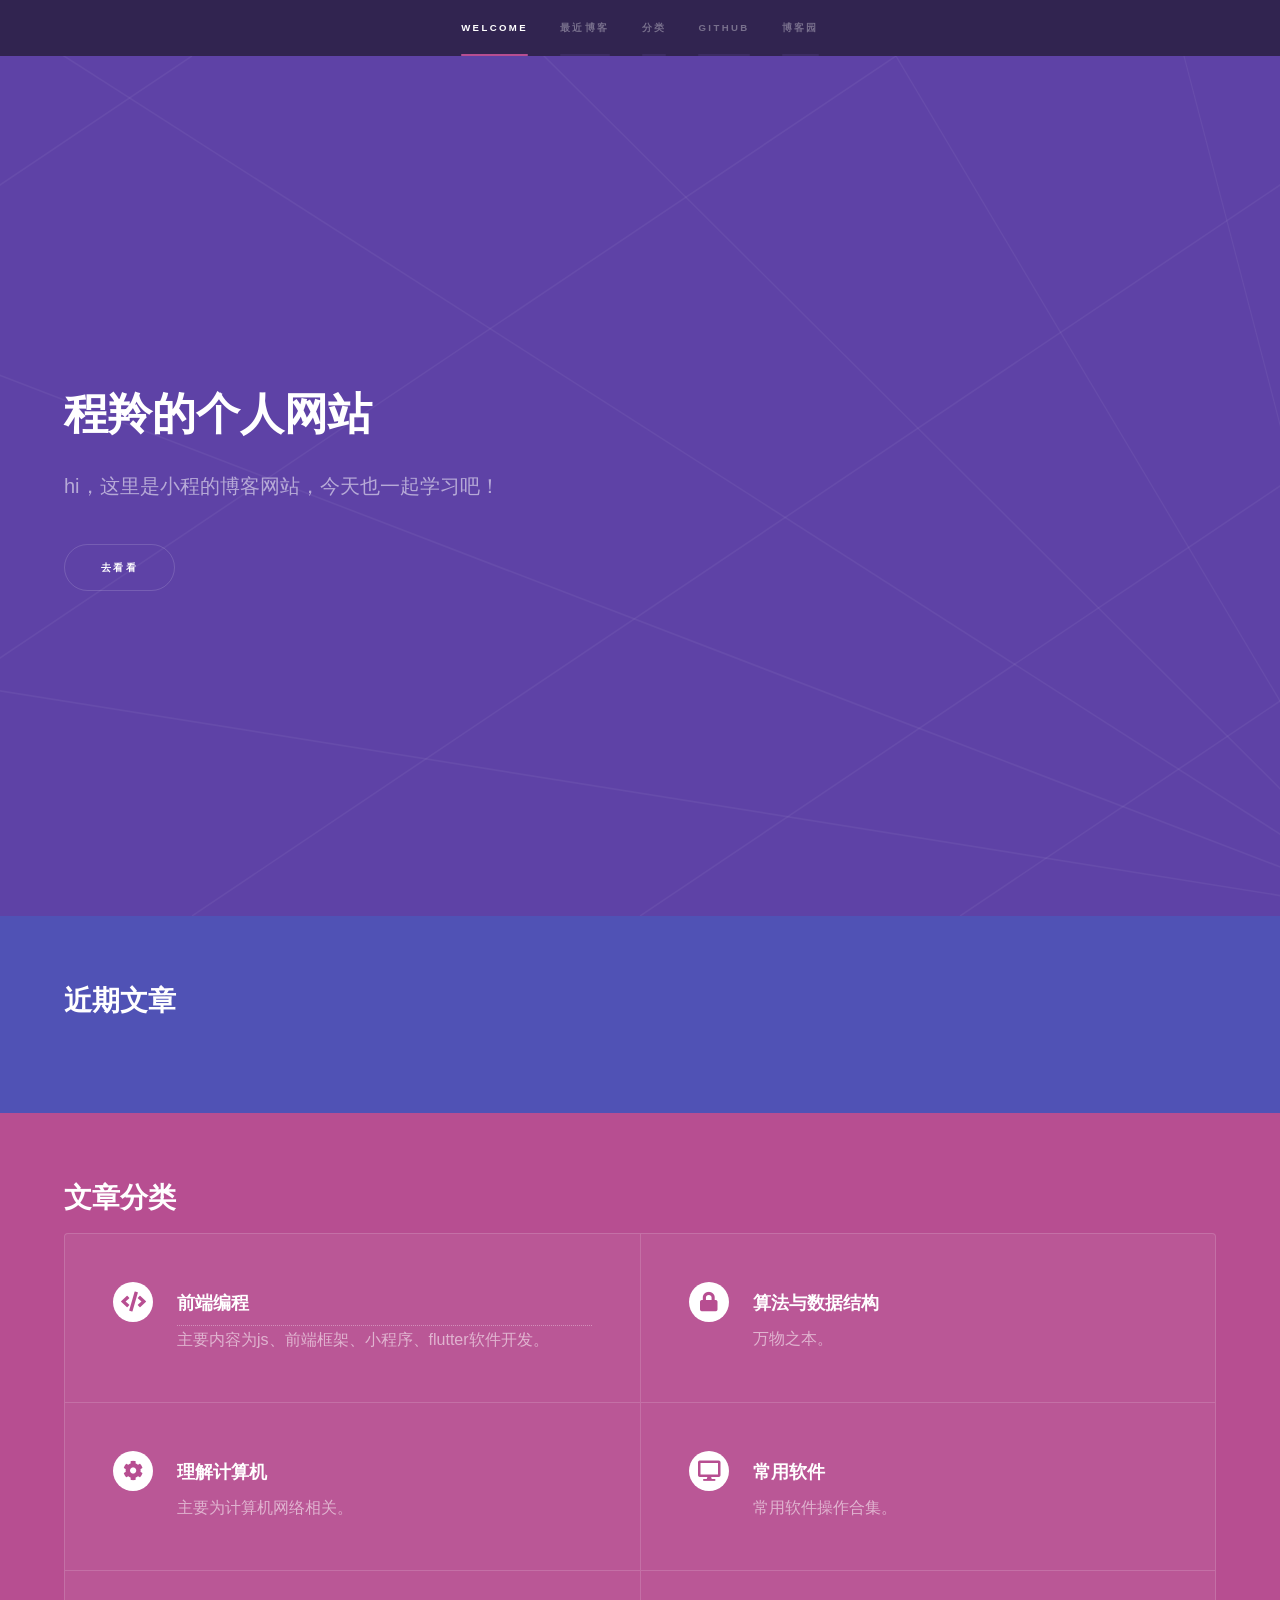
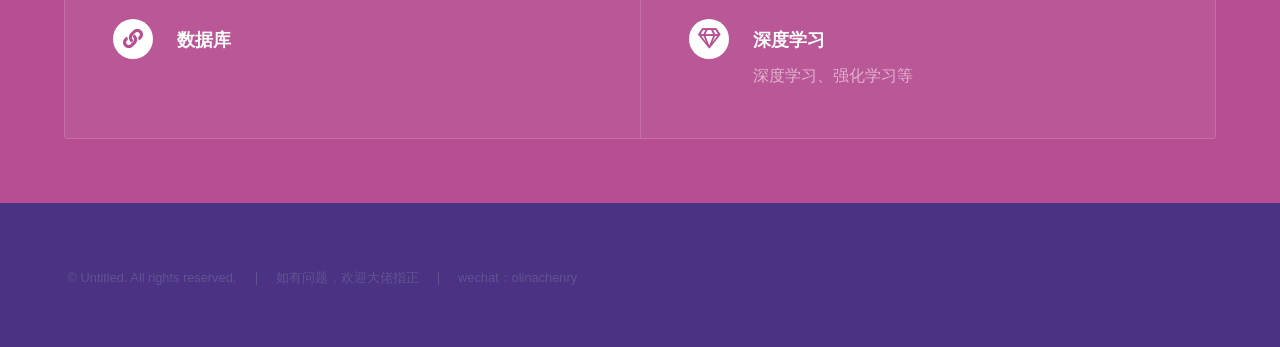
==== commit 687433a8: "update" ====
--- a/index.html
+++ b/index.html
@@ -139,8 +139,9 @@
 						for(var i=0;i<datas.length;i++){
 							var articleUrl = datas[i];
 							var arr = articleUrl.split("/");
-							recentPostBox.innerHTML += "<li class='module-list-item'><a href='generic.html?"+articleUrl+">"+arr[2]+"</a></li>";
-							console.log(i,datas[i],arr[2]);
+							// recentPostBox.innerHTML += "<li class='module-list-item'><a href='generic.html?"+articleUrl+">"+arr[2]+"</a></li>";
+							recentPostBox.appendChild("<li class='module-list-item'><a href='generic.html?"+articleUrl+">"+arr[2]+"</a></li>");
+							// console.log(i,datas[i],arr[2]);
 						}
 					},
 					error:function() {
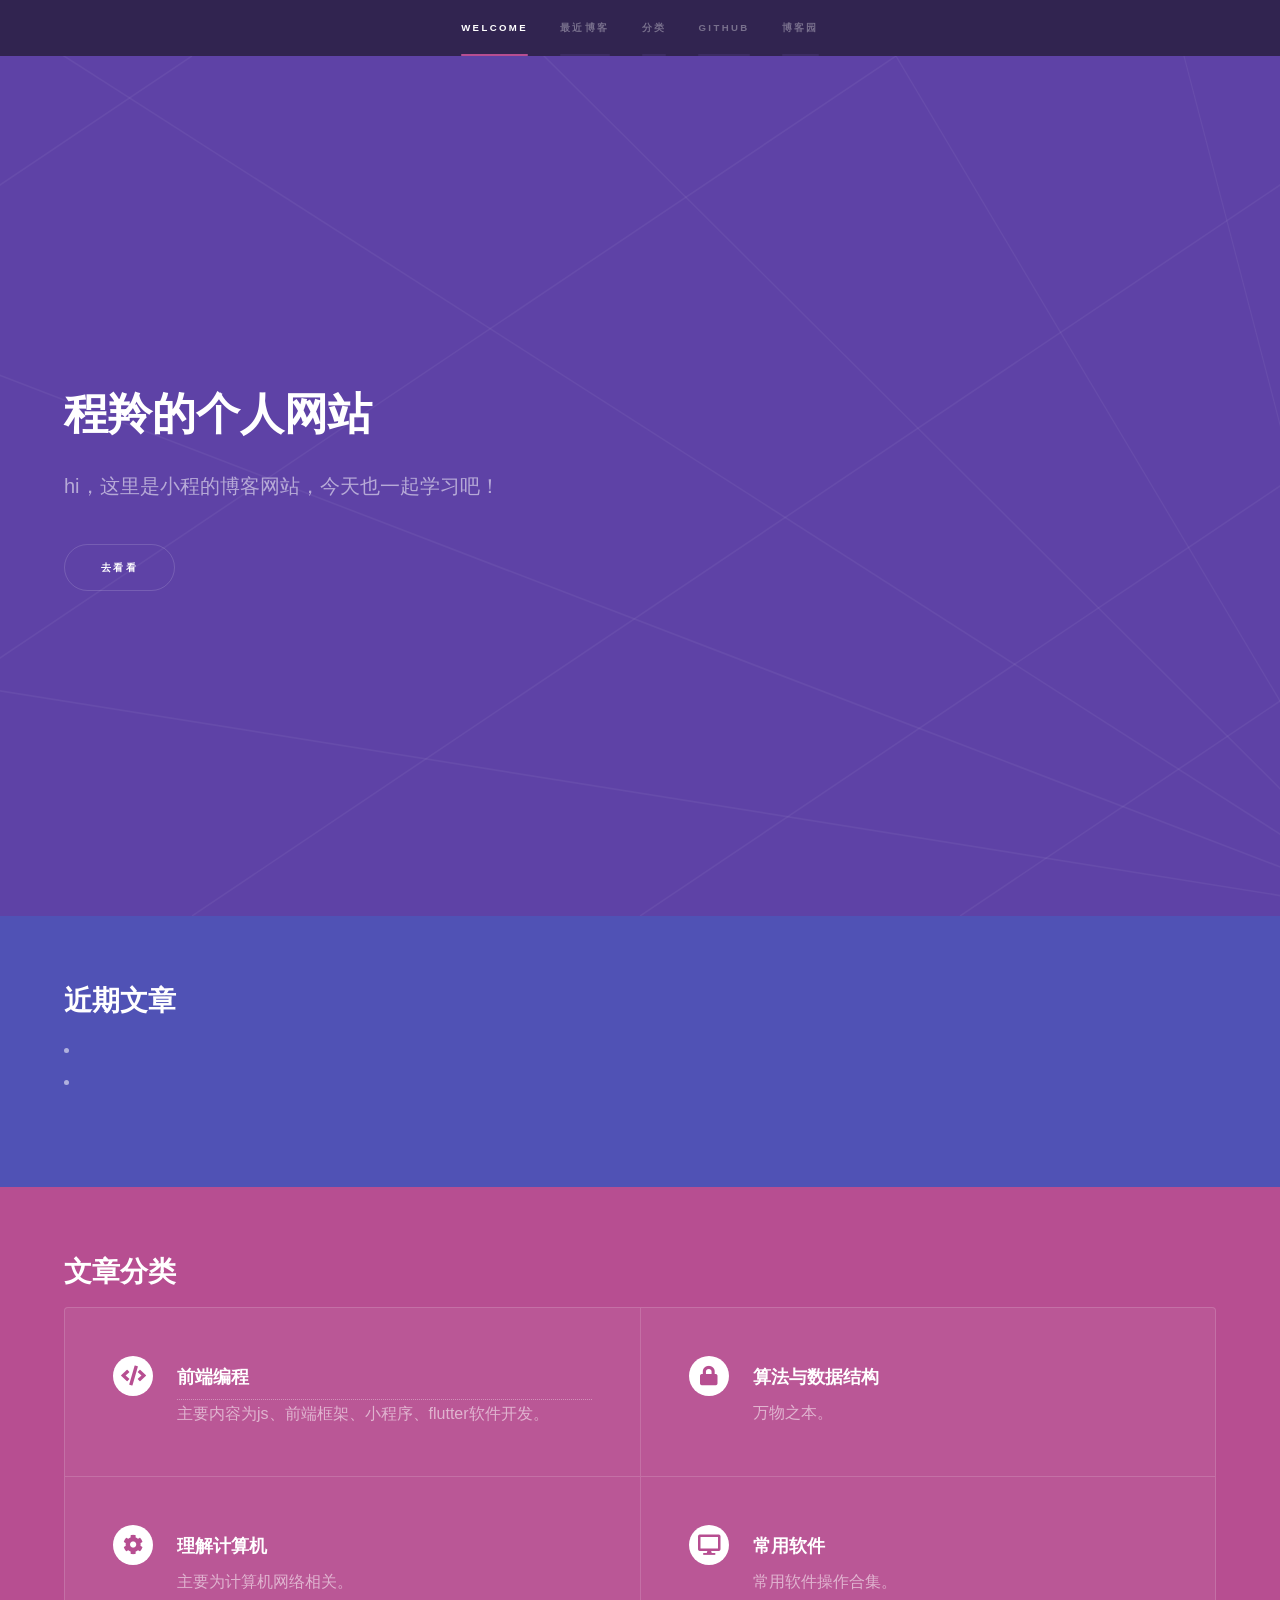
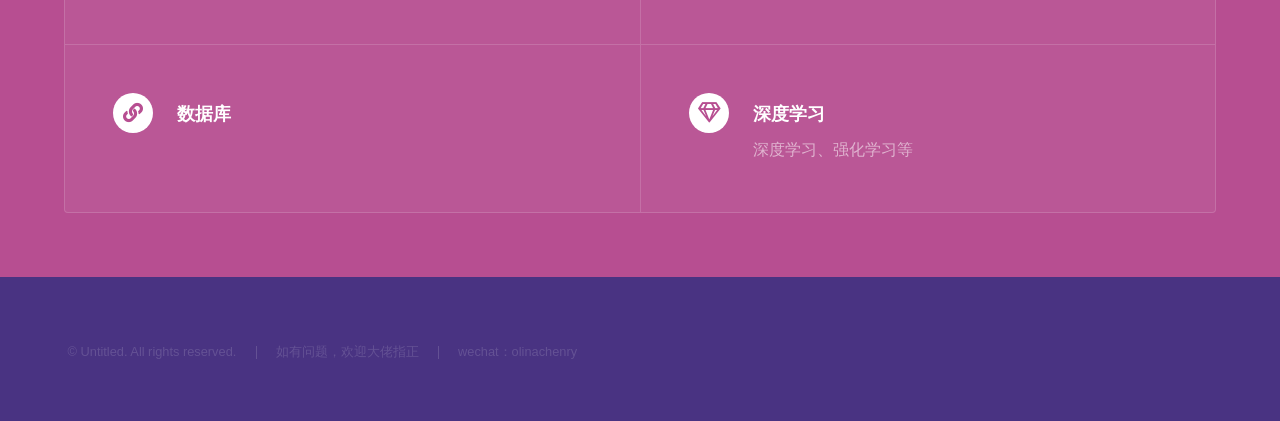
==== commit a75aed38: "update" ====
--- a/index.html
+++ b/index.html
@@ -139,9 +139,9 @@
 						for(var i=0;i<datas.length;i++){
 							var articleUrl = datas[i];
 							var arr = articleUrl.split("/");
-							// recentPostBox.innerHTML += "<li class='module-list-item'><a href='generic.html?"+articleUrl+">"+arr[2]+"</a></li>";
-							recentPostBox.appendChild("<li class='module-list-item'><a href='generic.html?"+articleUrl+">"+arr[2]+"</a></li>");
-							// console.log(i,datas[i],arr[2]);
+							var articleLi = "<li class='module-list-item'><a href='generic.html?"+articleUrl+">"+arr[2]+"</a></li>";
+							// <a href='generic.html?"+articleUrl+">"+arr[2]+"</a>
+							recentPostBox.innerHTML += articleLi ;
 						}
 					},
 					error:function() {
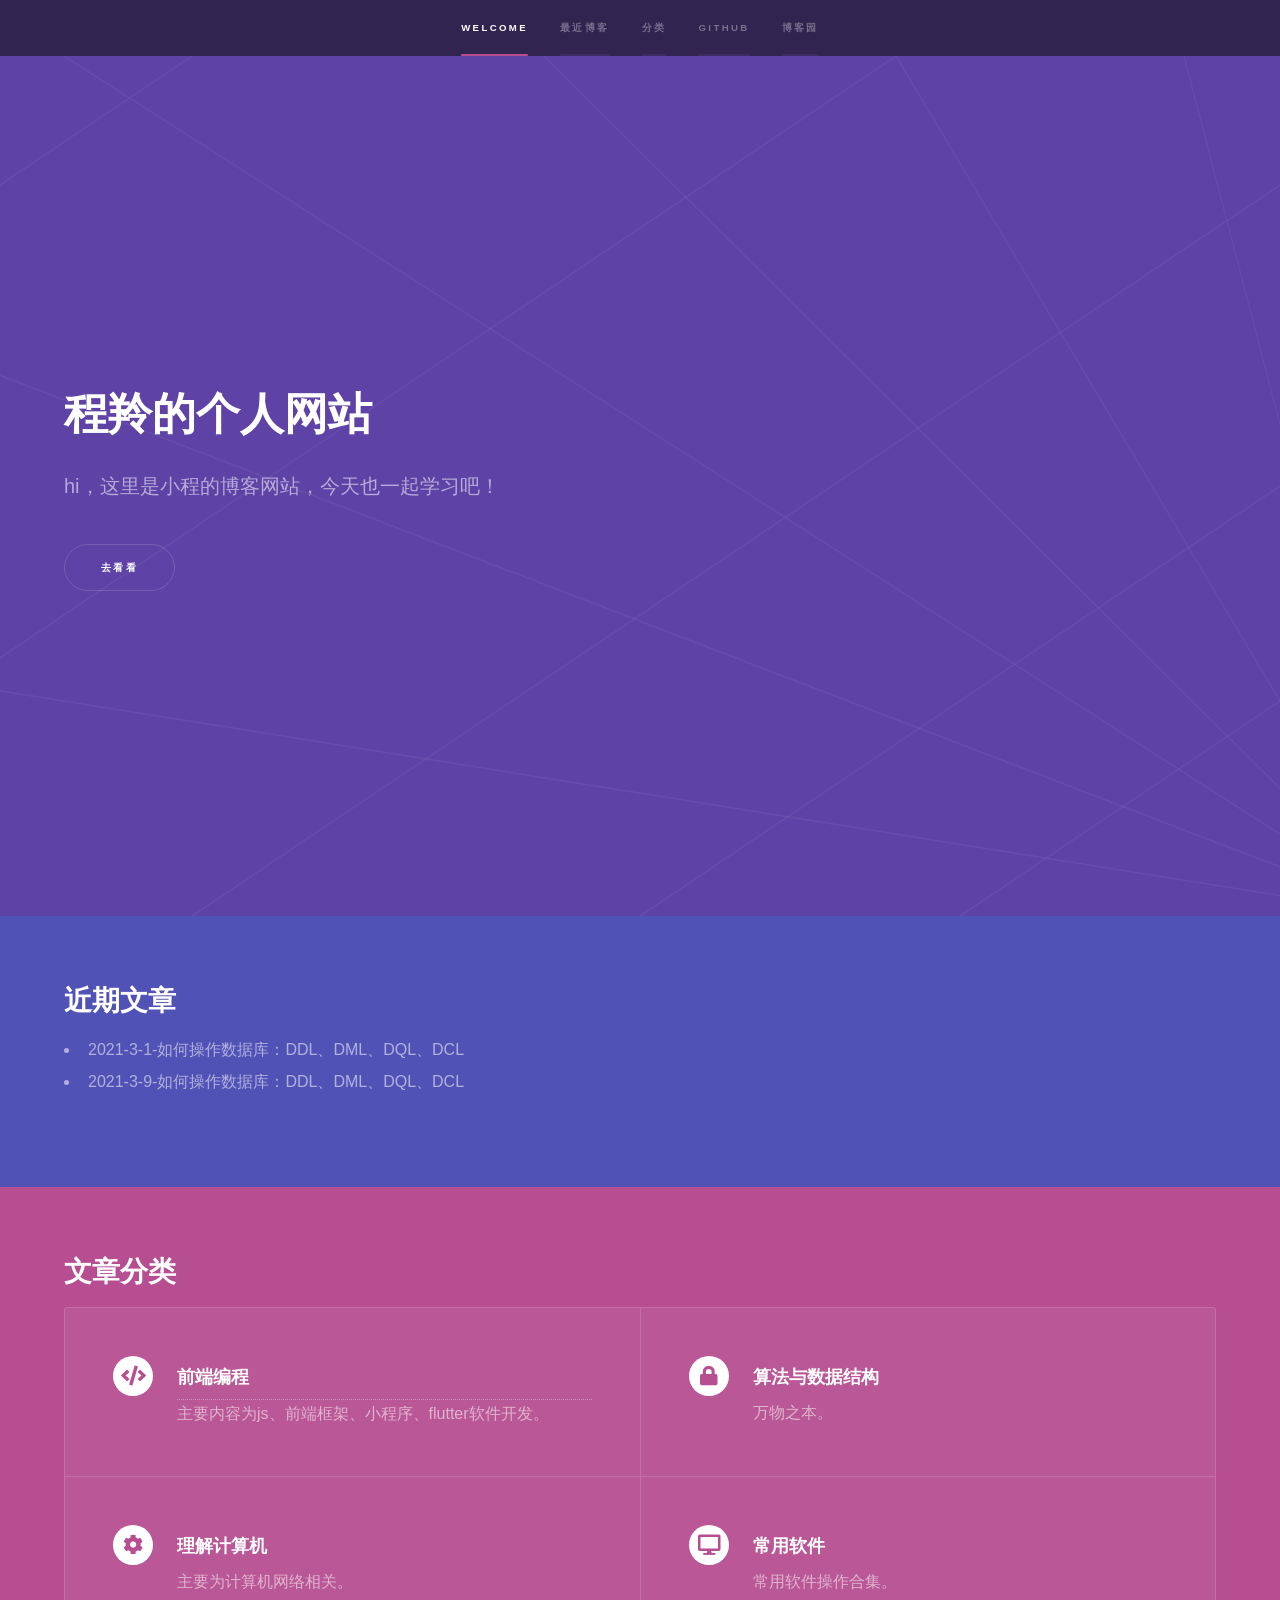
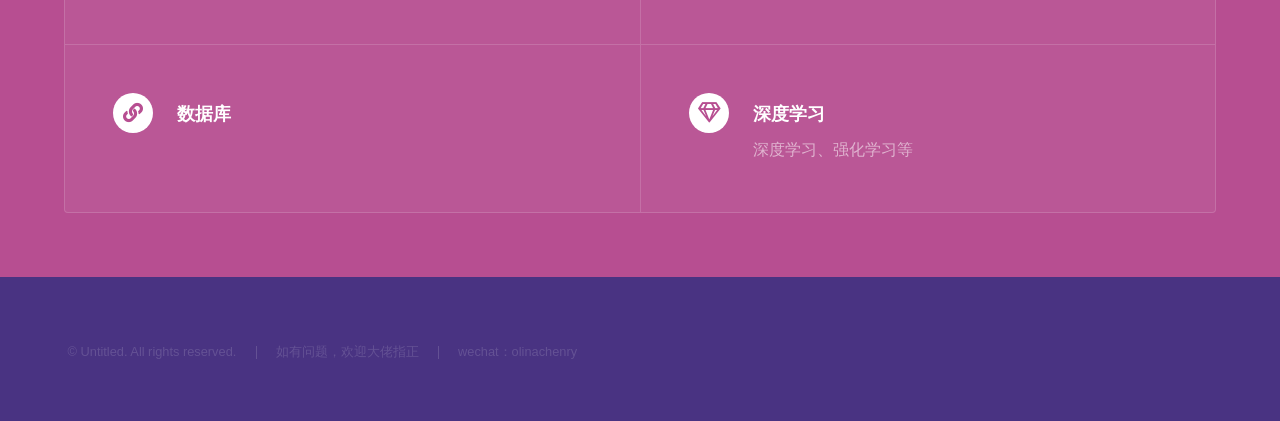
==== commit 98c51c14: "update" ====
--- a/index.html
+++ b/index.html
@@ -139,9 +139,10 @@
 						for(var i=0;i<datas.length;i++){
 							var articleUrl = datas[i];
 							var arr = articleUrl.split("/");
-							var articleLi = "<li class='module-list-item'><a href='generic.html?"+articleUrl+">"+arr[2]+"</a></li>";
-							// <a href='generic.html?"+articleUrl+">"+arr[2]+"</a>
-							recentPostBox.innerHTML += articleLi ;
+							recentPostBox.innerHTML += "<li class='module-list-item'>"+arr[2]+"</li>";
+							// recentPostBox.innerHTML += "<li class='module-list-item'><a href='generic.html?"+articleUrl+">"+arr[2]+"</a></li>";
+
+							// console.log(i,datas[i],arr[2]);
 						}
 					},
 					error:function() {
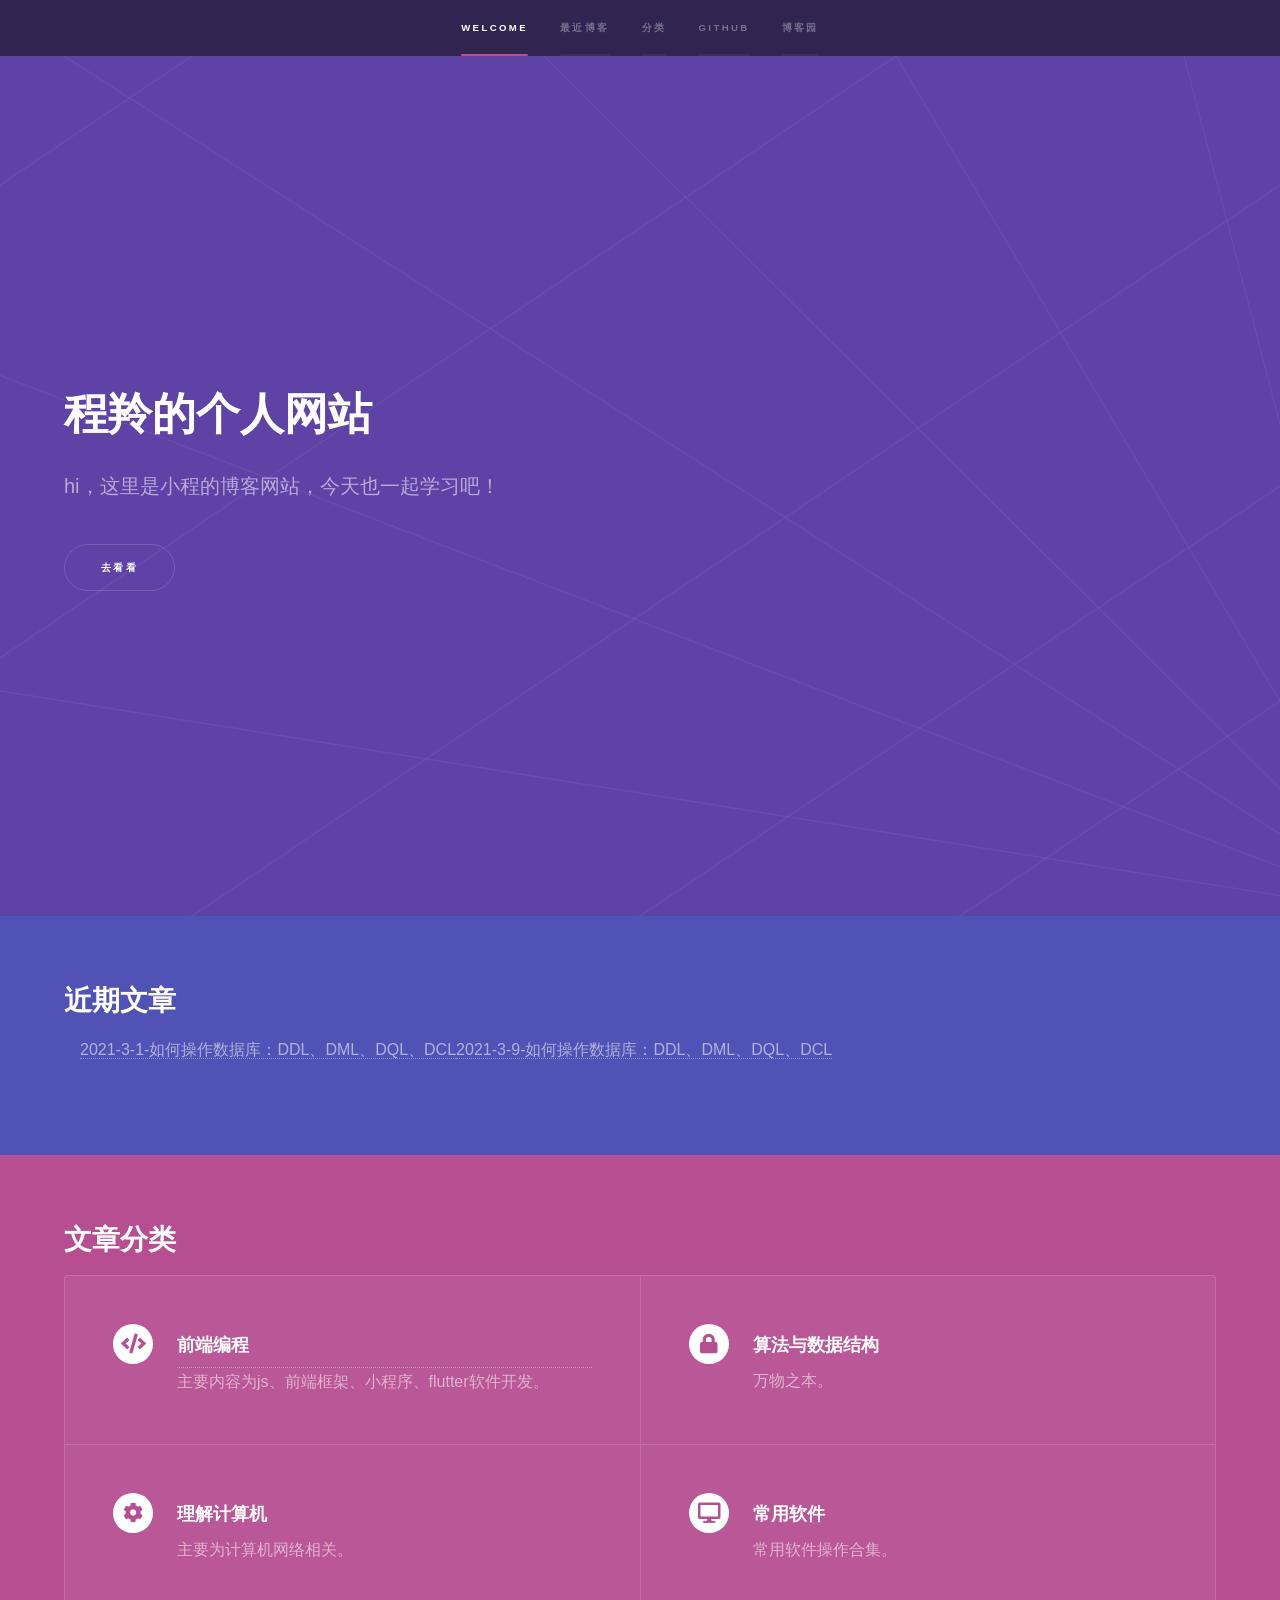
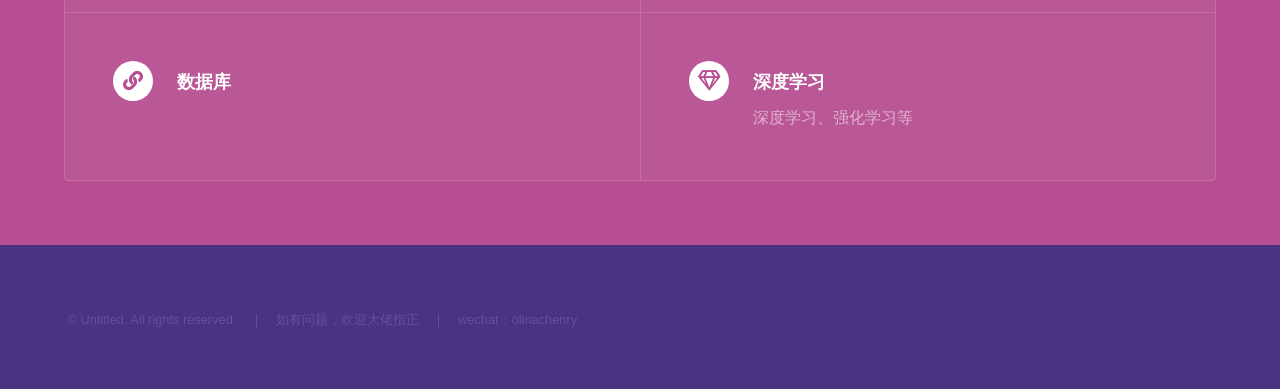
==== commit c4b23fab: "update" ====
--- a/index.html
+++ b/index.html
@@ -139,7 +139,7 @@
 						for(var i=0;i<datas.length;i++){
 							var articleUrl = datas[i];
 							var arr = articleUrl.split("/");
-							recentPostBox.innerHTML += "<li class='module-list-item'>"+arr[2]+"</li>";
+							recentPostBox.innerHTML += "<a href='generic.html?"+articleUrl+"><li class='module-list-item'>"+arr[2]+"</li></a>";
 							// recentPostBox.innerHTML += "<li class='module-list-item'><a href='generic.html?"+articleUrl+">"+arr[2]+"</a></li>";
 
 							// console.log(i,datas[i],arr[2]);
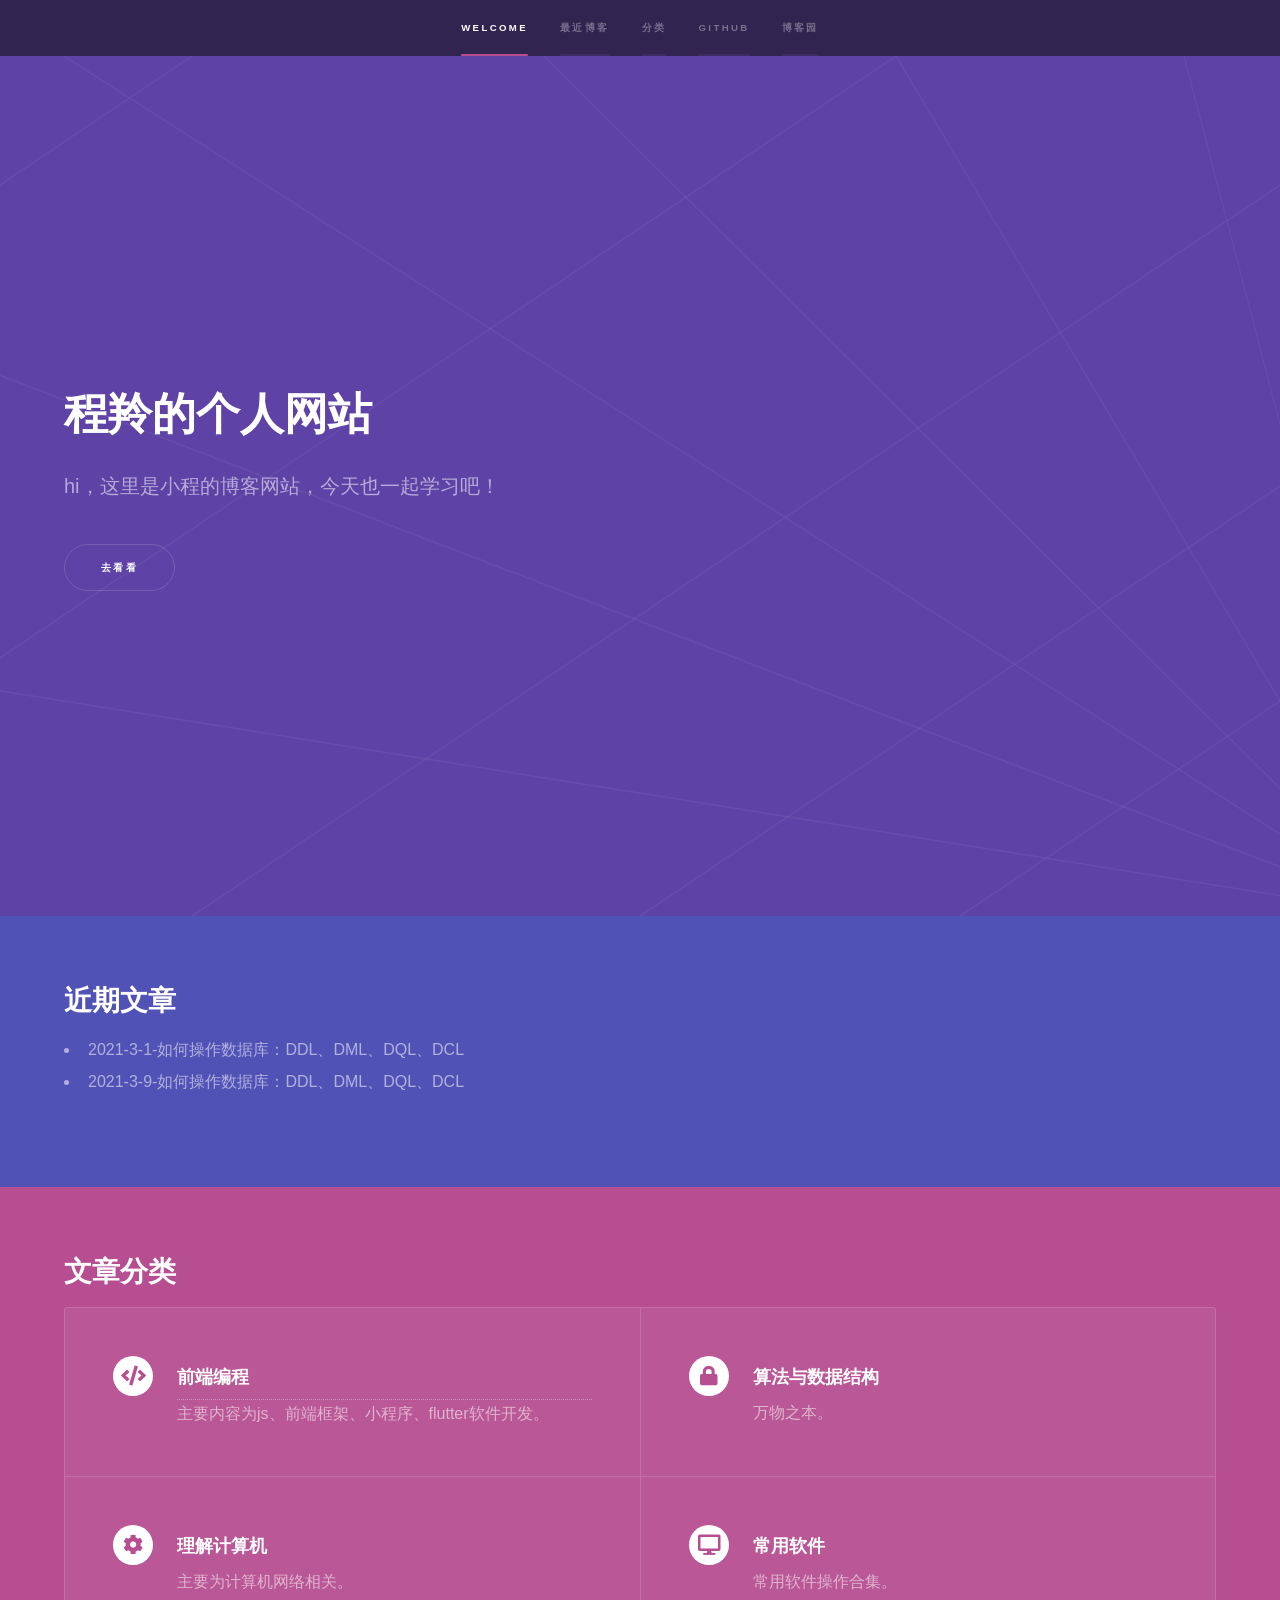
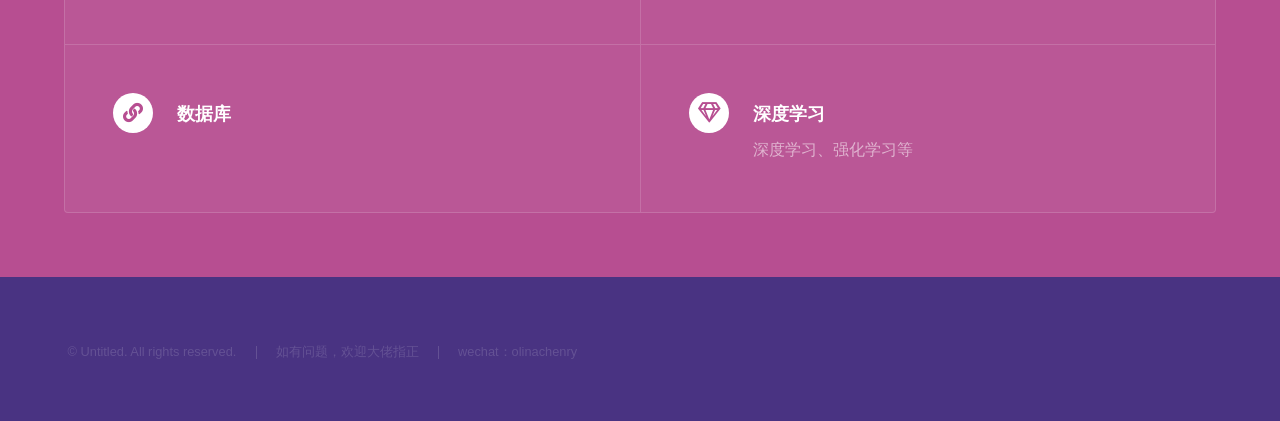
==== commit f753b86d: "update" ====
--- a/index.html
+++ b/index.html
@@ -139,7 +139,7 @@
 						for(var i=0;i<datas.length;i++){
 							var articleUrl = datas[i];
 							var arr = articleUrl.split("/");
-							recentPostBox.innerHTML += "<a href='generic.html?"+articleUrl+"><li class='module-list-item'>"+arr[2]+"</li></a>";
+							recentPostBox.innerHTML += "<a href='generic.html?"+articleUrl+" style='display:block'><li class='module-list-item'>"+arr[2]+"</li></a>";
 							// recentPostBox.innerHTML += "<li class='module-list-item'><a href='generic.html?"+articleUrl+">"+arr[2]+"</a></li>";
 
 							// console.log(i,datas[i],arr[2]);
